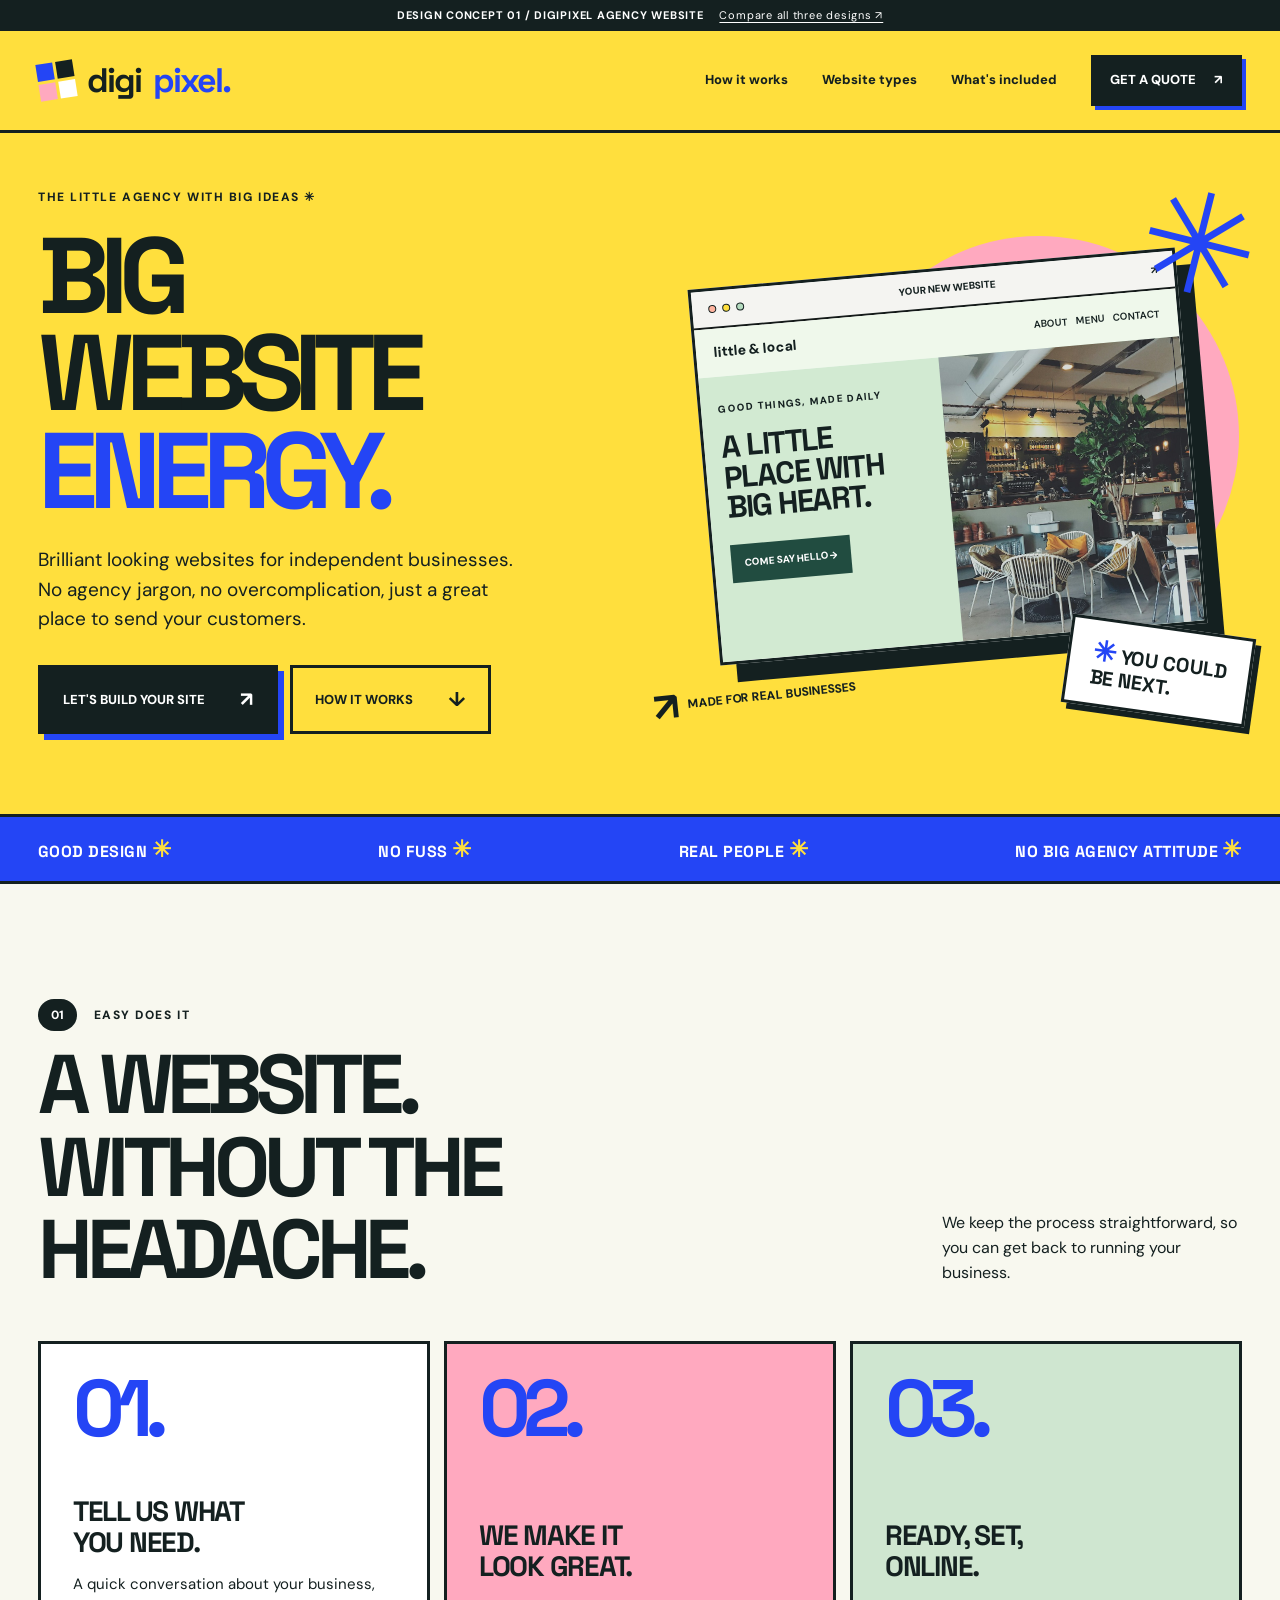
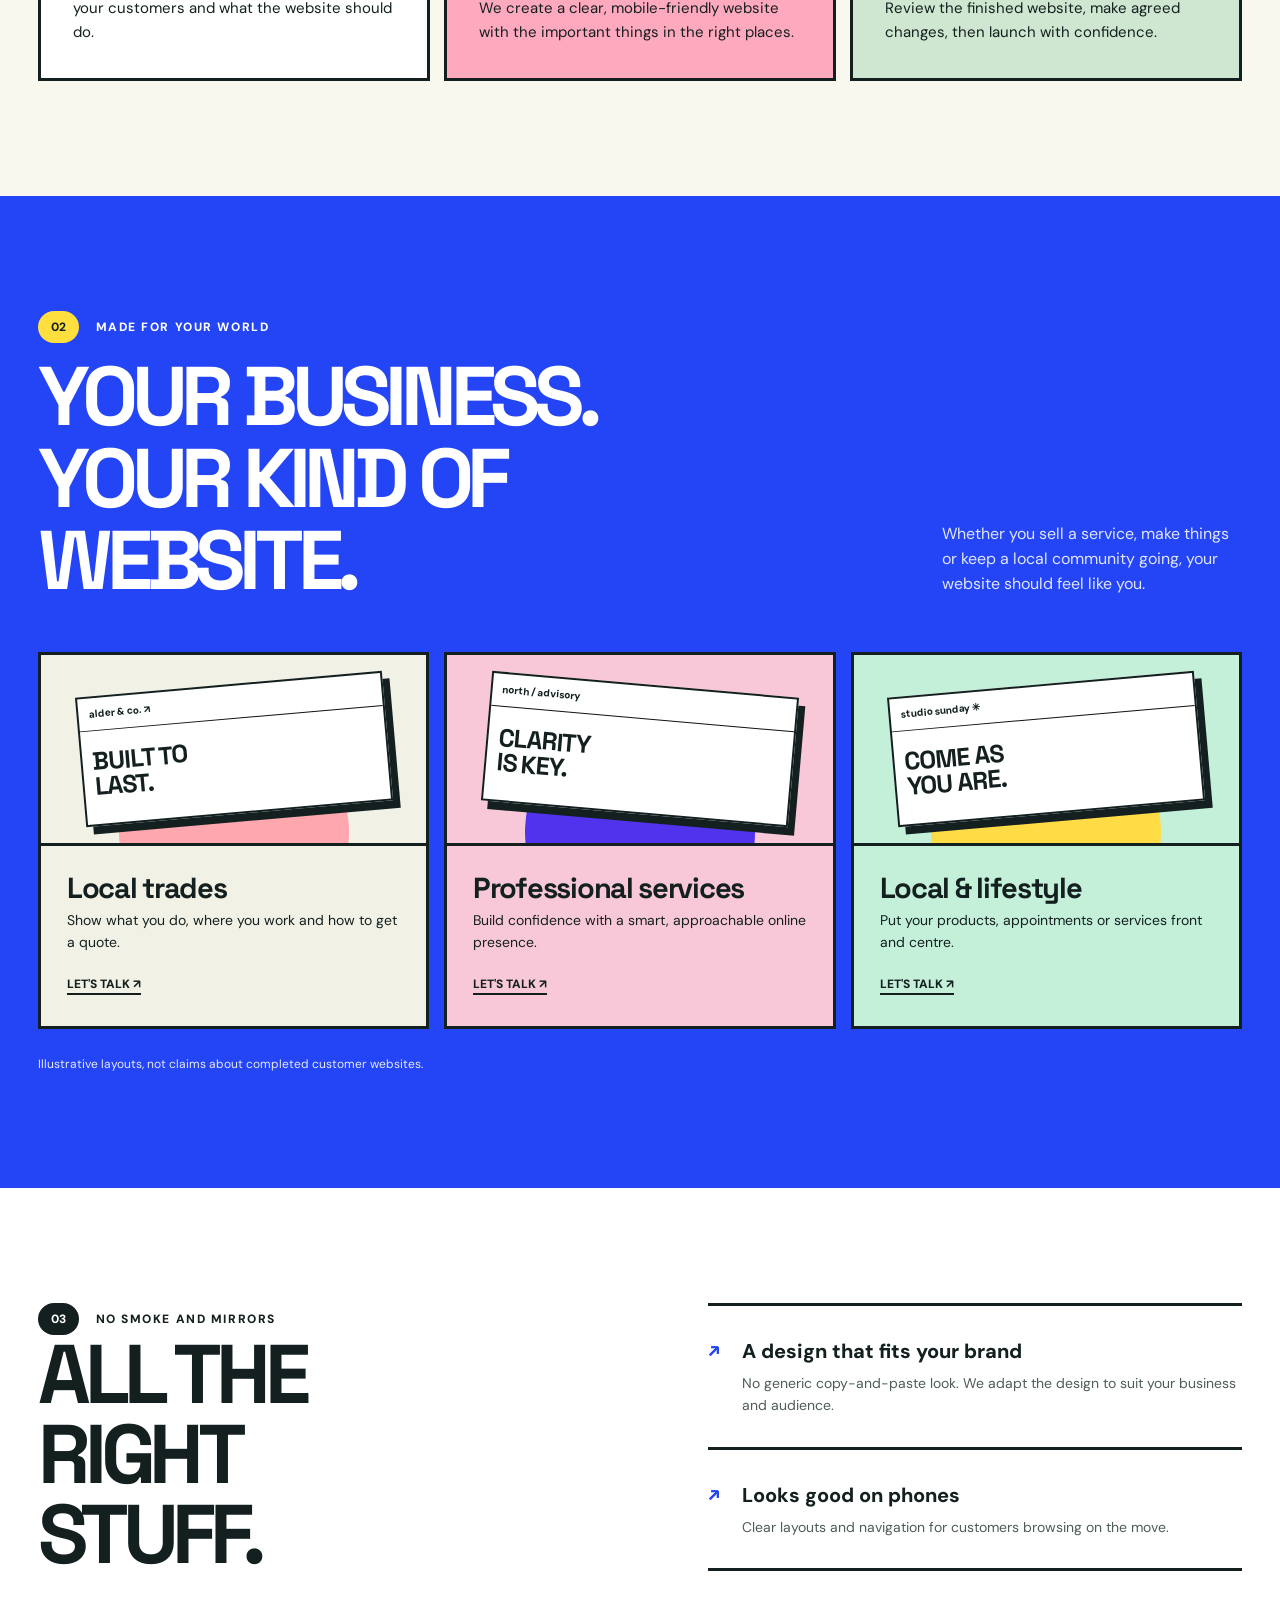
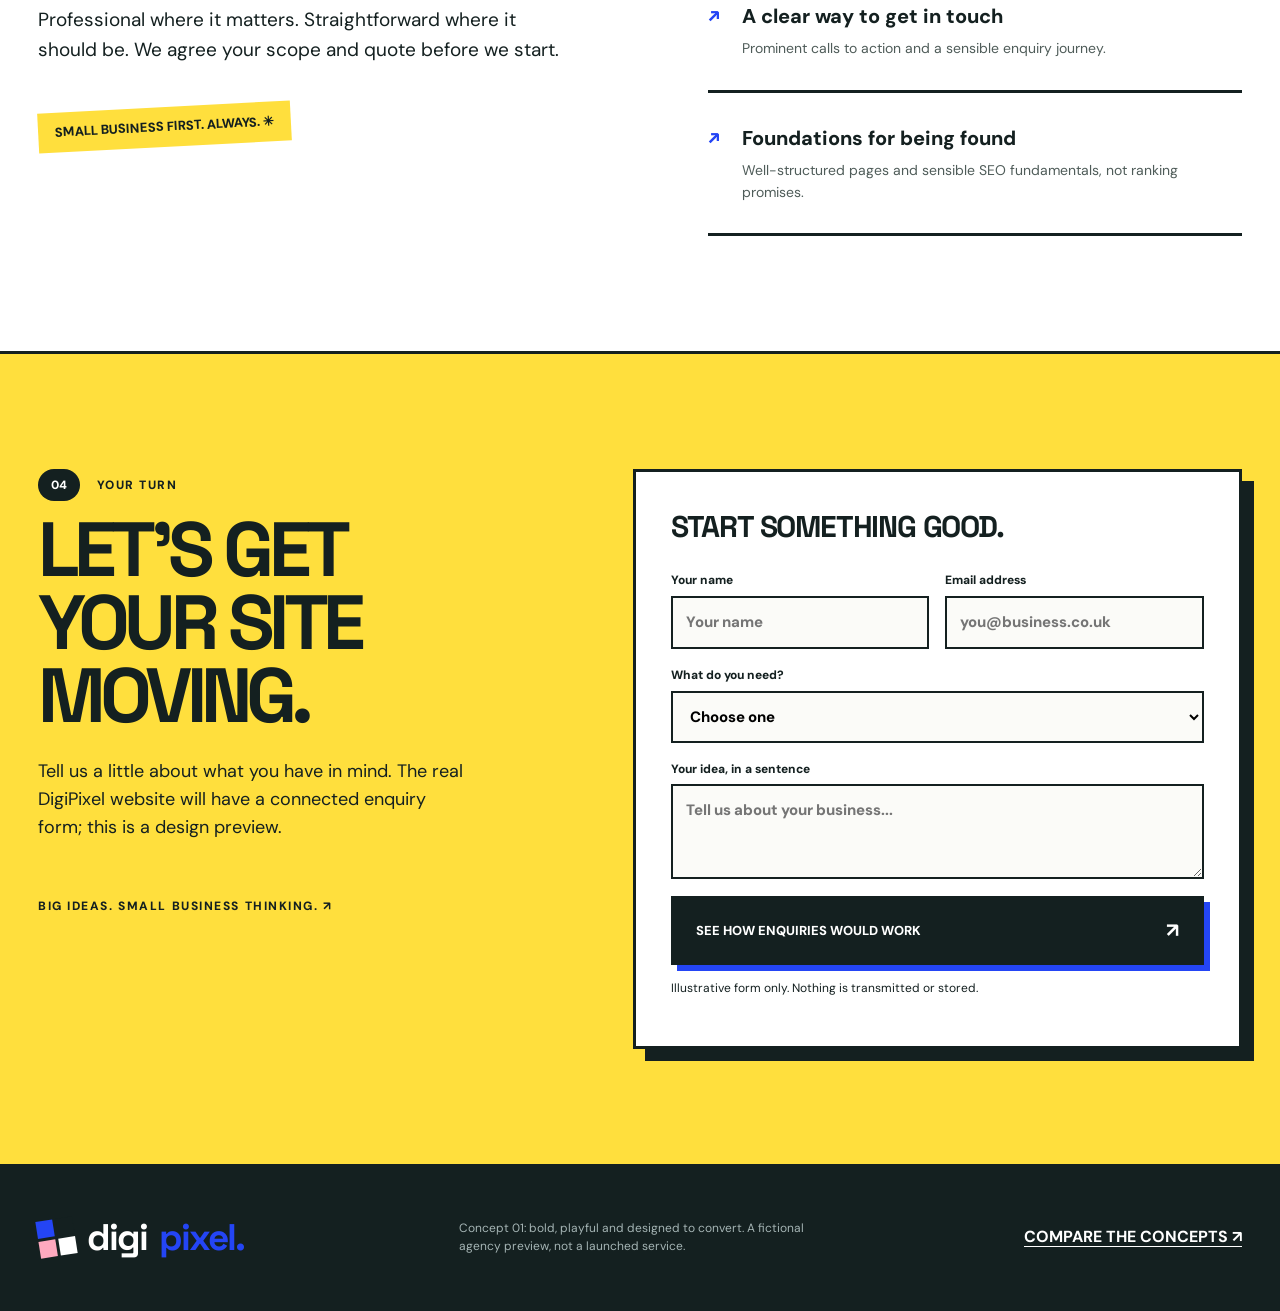
==== docs/bold/index.html @ f267e2d7 "Build three distinct DigiPixel agency website concepts" ====
<!doctype html>
<html lang="en-GB">
<head>
<meta charset="UTF-8"><meta name="viewport" content="width=device-width,initial-scale=1">
<meta name="robots" content="noindex,nofollow,noarchive">
<meta name="theme-color" content="#ffdf3d">
<meta name="description" content="Bold, colourful DigiPixel agency website concept. Affordable, professional websites for small UK businesses.">
<title>DigiPixel — Big website energy. / Concept 01</title>
<link rel="preconnect" href="https://fonts.googleapis.com"><link rel="preconnect" href="https://fonts.gstatic.com" crossorigin>
<link href="https://fonts.googleapis.com/css2?family=DM+Sans:wght@400;500;600;700;800&family=Space+Grotesk:wght@400;500;600;700&display=swap" rel="stylesheet">
<style>
:root{--blue:#2445f5;--black:#142020;--yellow:#ffdf3d;--off:#f7f7ee;--pink:#ffa9bf;--line:3px solid var(--black)}
*{box-sizing:border-box}html{scroll-behavior:smooth}body{margin:0;background:var(--off);color:var(--black);font:16px/1.55 "DM Sans",sans-serif}a{color:inherit;text-decoration:none}button,input,select,textarea{font:inherit}button{cursor:pointer}img{max-width:100%;display:block}::selection{background:var(--pink)}:focus-visible{outline:3px solid var(--blue);outline-offset:5px}.skip{position:absolute;top:-70px;left:10px;background:#fff;padding:10px;z-index:500}.skip:focus{top:10px}.wrap{width:min(1240px,calc(100% - 76px));margin:0 auto}
.demo{background:var(--black);color:#fff;padding:7px 22px;font-size:11px;text-align:center;letter-spacing:.07em}.demo a{text-decoration:underline;text-underline-offset:3px;margin-left:12px}.header{background:var(--yellow);border-bottom:var(--line);position:relative;z-index:15}.header-inner{display:flex;align-items:center;justify-content:space-between;gap:25px;min-height:99px}.logo{display:flex;align-items:center;gap:12px;font-family:"Space Grotesk",sans-serif;font-size:34px;font-weight:700;letter-spacing:-2px;line-height:1}.logo .pix{width:37px;height:37px;display:grid;grid-template-columns:repeat(2,1fr);grid-template-rows:repeat(2,1fr);gap:3px;transform:rotate(-9deg)}.pix b{background:var(--blue)}.pix b:nth-child(2){background:var(--black)}.pix b:nth-child(3){background:var(--pink)}.pix b:nth-child(4){background:white}.logo .dot{color:var(--blue)}.nav{display:flex;align-items:center;gap:34px;font-size:13px;font-weight:800}.nav a:not(.nav-cta):hover{text-decoration:underline;text-decoration-thickness:2px;text-underline-offset:6px}.nav-cta{display:inline-flex;align-items:center;gap:18px;background:var(--black);color:#fff;padding:15px 19px;box-shadow:4px 4px 0 var(--blue)}.nav-cta:hover{transform:translate(-2px,-2px);box-shadow:6px 6px 0 var(--blue)}.menu-toggle{display:none;border:2px solid currentColor;background:transparent;padding:9px 12px;font-weight:800}
.eyebrow{font-weight:800;text-transform:uppercase;letter-spacing:.13em;font-size:12px}.hero{background:var(--yellow);border-bottom:var(--line);overflow:hidden}.hero-grid{min-height:675px;display:grid;grid-template-columns:1.06fr .94fr;gap:35px;align-items:center;padding:55px 0 80px}.hero h1{font:700 clamp(70px,8.4vw,126px)/.91 "Space Grotesk",sans-serif;letter-spacing:-.085em;margin:20px 0 25px;max-width:820px}.hero h1 span{color:var(--blue)}.hero .lead{font-size:19px;line-height:1.55;max-width:500px;margin:0 0 32px}.actions{display:flex;flex-wrap:wrap;gap:12px}.btn{display:inline-flex;align-items:center;justify-content:space-between;gap:35px;padding:16px 22px;min-height:59px;border:3px solid var(--black);font-size:13px;font-weight:800;transition:transform .2s,box-shadow .2s}.btn.dark{background:var(--black);color:#fff;box-shadow:6px 6px 0 var(--blue)}.btn.light{background:transparent}.btn.dark:hover{transform:translate(-2px,-2px);box-shadow:8px 8px 0 var(--blue)}.btn.light:hover{background:#fff}.btn .arrow{font-size:20px}.hero-art{height:535px;position:relative;isolation:isolate}.hero-art:before{content:"";position:absolute;width:400px;height:400px;border-radius:50%;background:var(--pink);top:42px;right:3px;z-index:-1}.hero-art:after{content:"✳";position:absolute;font-size:140px;line-height:1;top:-18px;right:-15px;color:var(--blue);transform:rotate(14deg);z-index:2}.browser{background:white;border:3px solid var(--black);box-shadow:16px 18px 0 var(--black);overflow:hidden}.hero-browser{position:absolute;top:74px;left:10px;width:89%;transform:rotate(-5deg)}.browser-bar{height:38px;display:flex;align-items:center;justify-content:space-between;padding:0 16px;background:#f4f4f1;border-bottom:2px solid #141a19;font-size:10px;font-weight:800}.browser-dots{display:flex;gap:6px}.browser-dots i{width:8px;height:8px;border:1.5px solid #142020;border-radius:50%;background:#ffb49f}.browser-dots i:nth-child(2){background:#ffdf3d}.browser-dots i:nth-child(3){background:#b4dbbf}.mock-navbar{display:flex;justify-content:space-between;align-items:center;padding:13px 18px;background:#eff8eb;font-size:14px;font-weight:800}.mock-navbar span{font-size:10px;font-weight:600}.mock-hero{display:grid;grid-template-columns:1fr 1fr;min-height:285px;background:#d2ead2}.mock-hero-text{padding:25px 17px}.mock-hero-text small{display:block;font-size:10px;font-weight:800;letter-spacing:.13em;margin-bottom:15px}.mock-hero-text strong{display:block;font:700 31px/.98 "Space Grotesk",sans-serif;letter-spacing:-1.5px}.mock-hero-text em{display:inline-block;background:#214c40;color:#fff;font-style:normal;font-size:10px;font-weight:800;padding:11px 13px;margin-top:23px}.mock-hero img{width:100%;height:100%;min-height:285px;object-fit:cover}.floating{position:absolute;background:#fff;border:3px solid var(--black);box-shadow:6px 6px 0 var(--black);transform:rotate(8deg);bottom:14px;right:-9px;padding:15px 22px;font:700 20px/1.1 "Space Grotesk",sans-serif;z-index:3}.floating .spark{color:var(--blue);font-size:28px}.hero-scribble{position:absolute;bottom:1px;left:-40px;display:flex;align-items:center;gap:9px;font-weight:800;font-size:12px;transform:rotate(-6deg)}.hero-scribble span{font-size:40px}
.ticker{background:var(--blue);color:#fff;border-bottom:var(--line);overflow:hidden;padding:17px 0}.ticker-inner{display:flex;justify-content:space-between;align-items:center;gap:40px;font:700 16px "Space Grotesk",sans-serif;letter-spacing:.03em}.ticker-inner span{white-space:nowrap}.ticker-inner b{font-size:23px;color:var(--yellow)}
section{scroll-margin-top:20px}.section{padding:115px 0}.section-head{display:flex;justify-content:space-between;align-items:end;gap:30px;margin-bottom:50px}.section-head h2{font:700 clamp(48px,6.5vw,92px)/.99 "Space Grotesk",sans-serif;letter-spacing:-.075em;margin:12px 0 0;max-width:760px}.section-head p{font-size:16px;max-width:300px;margin:0 0 5px}.number{display:inline-block;border-radius:100px;background:var(--black);color:#fff;font:800 12px "DM Sans",sans-serif;padding:8px 13px;margin-right:12px;letter-spacing:0}
.steps{background:#f8f8ef}.step-grid{display:grid;grid-template-columns:repeat(3,1fr);gap:14px}.step{border:var(--line);background:#fff;padding:30px 32px 34px;min-height:340px;display:flex;flex-direction:column}.step:nth-child(2){background:var(--pink)}.step:nth-child(3){background:#cfe6d0}.step .n{font:700 80px/.85 "Space Grotesk",sans-serif;letter-spacing:-.1em;color:var(--blue)}.step h3{font:700 28px/1.1 "Space Grotesk",sans-serif;letter-spacing:-.045em;margin:auto 0 14px}.step p{margin:0;font-size:15px;line-height:1.6}
.websites{background:var(--blue);color:#fff}.websites .section-head p{color:#e0e5ff}.websites .number{background:var(--yellow);color:var(--black)}.type-grid{display:grid;grid-template-columns:repeat(3,1fr);gap:15px}.type{min-height:360px;display:flex;flex-direction:column;background:#f1f1e5;color:var(--black);border:3px solid var(--black);overflow:hidden}.type:nth-child(2){background:#f9c8d8}.type:nth-child(3){background:#c4f0da}.type-visual{height:188px;display:flex;align-items:center;justify-content:center;position:relative;overflow:hidden}.type-visual .oval{border-radius:200px;height:230px;width:230px;position:absolute;bottom:-104px;transform:rotate(-18deg);background:#ffa7ae}.type:nth-child(2) .oval{background:#5133ee;transform:rotate(25deg)}.type:nth-child(3) .oval{background:#ffdc45}.mini-site{width:80%;background:white;border:2px solid var(--black);box-shadow:7px 8px 0 #142020;transform:rotate(-5deg);position:relative;z-index:1;overflow:hidden}.type:nth-child(2) .mini-site{transform:rotate(5deg)}.mini-site div{padding:8px 10px;border-bottom:1.5px solid #111;font-size:10px;font-weight:800}.mini-site strong{display:block;font:700 25px/1 "Space Grotesk",sans-serif;letter-spacing:-1px;padding:18px 10px 25px}.type-info{padding:26px 26px 30px;border-top:3px solid var(--black);margin-top:auto}.type h3{font:700 29px/1.1 "Space Grotesk",sans-serif;letter-spacing:-.045em;margin:0 0 7px}.type p{margin:0;font-size:14px}.type .type-link{display:inline-block;border-bottom:2px solid currentColor;font-weight:800;font-size:12px;margin-top:21px}
.promise{background:#fff}.promise-grid{display:grid;grid-template-columns:1.05fr .95fr;gap:80px;align-items:start}.promise h2{font:700 clamp(54px,6.5vw,92px)/.96 "Space Grotesk",sans-serif;letter-spacing:-.075em;margin:0 0 30px}.promise .side-note{font-size:19px;max-width:530px;line-height:1.6}.promise-list{border-top:var(--line)}.promise-item{display:flex;gap:22px;align-items:start;padding:30px 0;border-bottom:var(--line)}.promise-item span{font:700 20px "Space Grotesk",sans-serif;color:var(--blue)}.promise-item h3{font-size:20px;margin:0 0 6px;font-weight:800}.promise-item p{margin:0;font-size:14px;color:#4f5c59}.promise-note{display:inline-block;background:var(--yellow);padding:10px 17px;transform:rotate(-3deg);font-weight:800;font-size:13px;margin-top:22px}
.contact{background:var(--yellow);border-top:var(--line)}.contact-grid{display:grid;grid-template-columns:.9fr 1.1fr;gap:8%;align-items:start}.contact h2{font:700 clamp(58px,6vw,91px)/.95 "Space Grotesk",sans-serif;letter-spacing:-.075em;margin:12px 0 26px}.contact .contact-copy{font-size:18px;max-width:430px}.contact-card{background:#fff;border:var(--line);box-shadow:12px 12px 0 var(--black);padding:35px}.contact-card h3{font:700 30px "Space Grotesk",sans-serif;letter-spacing:-.04em;margin:0 0 25px}.fields{display:grid;grid-template-columns:1fr 1fr;gap:16px}.contact-card label{display:flex;flex-direction:column;gap:6px;font-size:12px;font-weight:800;margin-bottom:17px}.contact-card input,.contact-card select,.contact-card textarea{width:100%;border:2px solid var(--black);border-radius:0;padding:13px;background:#fbfbf8;min-width:0;font-size:15px}.contact-card textarea{min-height:95px;resize:vertical}.contact-card button{width:100%;text-align:left}.note{font-size:12px;line-height:1.6;margin-top:14px}.notice{background:#e5f2ea;border:2px solid var(--black);font-size:13px;padding:12px 14px;margin-top:16px;font-weight:700}
.footer{background:var(--black);color:white}.footer-inner{padding:55px 0;display:flex;justify-content:space-between;align-items:center;gap:30px}.footer .logo{font-size:37px}.footer .tag{font-size:12px;color:#a5b4b4;max-width:350px}.footer a:not(.logo){text-decoration:underline;text-underline-offset:4px;font-weight:700}
@media(max-width:1050px){.wrap{width:calc(100% - 50px)}.hero-grid{grid-template-columns:1fr 1fr}.hero h1{font-size:clamp(62px,8vw,88px)}.hero-art{height:430px}.mock-hero{min-height:240px}.mock-hero img{min-height:240px}.promise-grid{gap:45px}}
@media(max-width:780px){.header-inner{min-height:78px}.logo{font-size:27px}.nav{display:none;position:absolute;top:100%;left:0;right:0;background:var(--yellow);border-bottom:var(--line);padding:22px 26px;flex-direction:column;align-items:stretch;gap:18px}.nav.open{display:flex}.menu-toggle{display:block}.hero-grid{grid-template-columns:1fr;padding:62px 0 85px;gap:25px}.hero h1{font-size:clamp(68px,12vw,120px)}.hero-art{height:480px;max-width:560px}.section{padding:85px 0}.section-head{flex-direction:column;align-items:start}.section-head p{max-width:550px}.step-grid,.type-grid{grid-template-columns:repeat(2,1fr)}.step-grid .step:last-child,.type-grid .type:last-child{grid-column:span 2}.promise-grid,.contact-grid{grid-template-columns:1fr}.ticker-inner span:last-child{display:none}}
@media(max-width:520px){.wrap{width:calc(100% - 34px)}.demo{font-size:10px;line-height:1.4}.demo a{display:block;margin:1px 0 0}.header-inner{min-height:74px}.logo{font-size:26px;gap:8px}.logo .pix{height:29px;width:29px}.hero-grid{padding:50px 0 57px}.hero h1{font-size:clamp(58px,14vw,77px);margin:17px 0}.hero .lead{font-size:16px}.hero-art{height:335px;margin-top:12px}.hero-art:before{width:265px;height:265px}.hero-art:after{font-size:75px}.hero-browser{left:8px;top:35px;width:87%;box-shadow:8px 9px 0 var(--black)}.mock-hero{min-height:168px}.mock-hero img{min-height:168px}.mock-hero-text{padding:12px}.mock-hero-text strong{font-size:21px}.mock-hero-text em{font-size:8px;padding:7px;margin-top:10px}.floating{bottom:7px;right:0;font-size:13px;padding:10px 13px}.hero-scribble{bottom:-8px;left:0;font-size:9px}.ticker-inner{font-size:12px;gap:12px}.ticker-inner span:nth-child(3){display:none}.section{padding:67px 0}.section-head h2{font-size:clamp(46px,12vw,75px)}.step-grid,.type-grid{grid-template-columns:1fr}.step-grid .step:last-child,.type-grid .type:last-child{grid-column:span 1}.step{min-height:250px}.step .n{font-size:64px}.promise h2,.contact h2{font-size:clamp(49px,12vw,69px)}.contact-card{padding:21px;box-shadow:6px 6px 0 var(--black)}.fields{grid-template-columns:1fr;gap:0}.footer-inner{align-items:start;flex-direction:column}.btn{gap:16px;min-height:54px}.actions .btn{width:100%}}
@media(prefers-reduced-motion:reduce){html{scroll-behavior:auto}*,*:before,*:after{transition:none!important;animation:none!important}}
</style>
</head>
<body>
<a class="skip" href="#main">Skip to content</a>
<div class="demo"><strong>DESIGN CONCEPT 01 / DIGIPIXEL AGENCY WEBSITE</strong> <a href="../">Compare all three designs ↗</a></div>
<header class="header"><div class="wrap header-inner">
<a href="#top" class="logo" aria-label="DigiPixel home"><span class="pix" aria-hidden="true"><b></b><b></b><b></b><b></b></span>digi<span class="dot">pixel.</span></a>
<button class="menu-toggle" aria-controls="nav" aria-expanded="false" type="button">☰ Menu</button>
<nav class="nav" id="nav" aria-label="Primary navigation"><a href="#how">How it works</a><a href="#websites">Website types</a><a href="#included">What's included</a><a class="nav-cta" href="#contact">GET A QUOTE <span>↗</span></a></nav>
</div></header>
<main id="main">
<section class="hero" id="top"><div class="wrap hero-grid">
<div><div class="eyebrow">THE LITTLE AGENCY WITH BIG IDEAS ✳</div>
<h1>BIG<br>WEBSITE<br><span>ENERGY.</span></h1>
<p class="lead">Brilliant looking websites for independent businesses. No agency jargon, no overcomplication, just a great place to send your customers.</p>
<div class="actions"><a href="#contact" class="btn dark">LET'S BUILD YOUR SITE <span class="arrow">↗</span></a><a href="#how" class="btn light">HOW IT WORKS <span class="arrow">↓</span></a></div>
</div>
<div class="hero-art" aria-label="Illustrative browser design mockup">
 <div class="browser hero-browser"><div class="browser-bar"><span class="browser-dots"><i></i><i></i><i></i></span><span>YOUR NEW WEBSITE</span><span>↗</span></div>
 <div class="mock-navbar">little & local<span>ABOUT&nbsp; &nbsp; MENU&nbsp; &nbsp; CONTACT</span></div>
 <div class="mock-hero"><div class="mock-hero-text"><small>GOOD THINGS, MADE DAILY</small><strong>A LITTLE<br>PLACE WITH<br>BIG HEART.</strong><em>COME SAY HELLO →</em></div><img src="./assets/shop.jpg" alt="Illustrative small business café interior"></div></div>
 <div class="floating"><span class="spark">✳</span> YOU COULD<br>BE NEXT.</div>
 <div class="hero-scribble"><span>↗</span> MADE FOR REAL BUSINESSES</div>
</div>
</div></section>
<div class="ticker" aria-label="DigiPixel benefits"><div class="wrap ticker-inner"><span>GOOD DESIGN <b>✳</b></span><span>NO FUSS <b>✳</b></span><span>REAL PEOPLE <b>✳</b></span><span>NO BIG AGENCY ATTITUDE <b>✳</b></span></div></div>
<section id="how" class="section steps"><div class="wrap"><div class="section-head"><div><div class="eyebrow"><span class="number">01</span> EASY DOES IT</div><h2>A WEBSITE.<br>WITHOUT THE<br>HEADACHE.</h2></div><p>We keep the process straightforward, so you can get back to running your business.</p></div>
<div class="step-grid">
<article class="step"><div class="n">01.</div><h3>TELL US WHAT<br>YOU NEED.</h3><p>A quick conversation about your business, your customers and what the website should do.</p></article>
<article class="step"><div class="n">02.</div><h3>WE MAKE IT<br>LOOK GREAT.</h3><p>We create a clear, mobile-friendly website with the important things in the right places.</p></article>
<article class="step"><div class="n">03.</div><h3>READY, SET,<br>ONLINE.</h3><p>Review the finished website, make agreed changes, then launch with confidence.</p></article>
</div></div></section>
<section id="websites" class="section websites"><div class="wrap"><div class="section-head"><div><div class="eyebrow"><span class="number">02</span> MADE FOR YOUR WORLD</div><h2>YOUR BUSINESS.<br>YOUR KIND OF<br>WEBSITE.</h2></div><p>Whether you sell a service, make things or keep a local community going, your website should feel like you.</p></div>
<div class="type-grid">
<article class="type"><div class="type-visual"><div class="oval"></div><div class="mini-site"><div>alder & co. ↗</div><strong>BUILT TO<br>LAST.</strong></div></div><div class="type-info"><h3>Local trades</h3><p>Show what you do, where you work and how to get a quote.</p><a href="#contact" class="type-link">LET'S TALK ↗</a></div></article>
<article class="type"><div class="type-visual"><div class="oval"></div><div class="mini-site"><div>north / advisory</div><strong>CLARITY<br>IS KEY.</strong></div></div><div class="type-info"><h3>Professional services</h3><p>Build confidence with a smart, approachable online presence.</p><a href="#contact" class="type-link">LET'S TALK ↗</a></div></article>
<article class="type"><div class="type-visual"><div class="oval"></div><div class="mini-site"><div>studio sunday ✳</div><strong>COME AS<br>YOU ARE.</strong></div></div><div class="type-info"><h3>Local & lifestyle</h3><p>Put your products, appointments or services front and centre.</p><a href="#contact" class="type-link">LET'S TALK ↗</a></div></article>
</div><p style="font-size:12px;color:#e6e8ff;margin:26px 0 0">Illustrative layouts, not claims about completed customer websites.</p></div></section>
<section id="included" class="section promise"><div class="wrap promise-grid"><div><div class="eyebrow"><span class="number">03</span> NO SMOKE AND MIRRORS</div><h2>ALL THE<br>RIGHT<br>STUFF.</h2><p class="side-note">Professional where it matters. Straightforward where it should be. We agree your scope and quote before we start.</p><div class="promise-note">SMALL BUSINESS FIRST. ALWAYS. ✳</div></div>
<div class="promise-list">
<div class="promise-item"><span>↗</span><div><h3>A design that fits your brand</h3><p>No generic copy-and-paste look. We adapt the design to suit your business and audience.</p></div></div>
<div class="promise-item"><span>↗</span><div><h3>Looks good on phones</h3><p>Clear layouts and navigation for customers browsing on the move.</p></div></div>
<div class="promise-item"><span>↗</span><div><h3>A clear way to get in touch</h3><p>Prominent calls to action and a sensible enquiry journey.</p></div></div>
<div class="promise-item"><span>↗</span><div><h3>Foundations for being found</h3><p>Well-structured pages and sensible SEO fundamentals, not ranking promises.</p></div></div>
</div></div></section>
<section id="contact" class="section contact"><div class="wrap contact-grid"><div><div class="eyebrow"><span class="number">04</span> YOUR TURN</div><h2>LET'S GET<br>YOUR SITE<br>MOVING.</h2><p class="contact-copy">Tell us a little about what you have in mind. The real DigiPixel website will have a connected enquiry form; this is a design preview.</p><p class="eyebrow" style="margin-top:55px">BIG IDEAS. SMALL BUSINESS THINKING. ↗</p></div>
<form class="contact-card" id="demo-form" novalidate><h3>START SOMETHING GOOD.</h3><div class="fields"><label>Your name<input name="name" autocomplete="name" required placeholder="Your name"></label><label>Email address<input name="email" type="email" autocomplete="email" required placeholder="you@business.co.uk"></label></div><label>What do you need?<select name="site" required><option value="">Choose one</option><option>My first website</option><option>A redesign</option><option>Not sure yet</option></select></label><label>Your idea, in a sentence<textarea name="message" required placeholder="Tell us about your business..."></textarea></label>
<button class="btn dark" type="submit">SEE HOW ENQUIRIES WOULD WORK <span class="arrow">↗</span></button><p class="note">Illustrative form only. Nothing is transmitted or stored.</p><div class="notice" role="status" aria-live="polite" hidden id="demo-result"></div></form>
</div></section>
</main>
<footer class="footer"><div class="wrap footer-inner"><a href="#top" class="logo"><span class="pix" aria-hidden="true"><b></b><b></b><b></b><b></b></span>digi<span class="dot">pixel.</span></a><span class="tag">Concept 01: bold, playful and designed to convert. A fictional agency preview, not a launched service.</span><a href="../">COMPARE THE CONCEPTS ↗</a></div></footer>
<script>
(()=>{const t=document.querySelector('.menu-toggle'),n=document.querySelector('#nav');t.addEventListener('click',()=>{const open=t.getAttribute('aria-expanded')!=='true';t.setAttribute('aria-expanded',String(open));n.classList.toggle('open',open)});n.querySelectorAll('a').forEach(a=>a.addEventListener('click',()=>{n.classList.remove('open');t.setAttribute('aria-expanded','false')}));document.addEventListener('keydown',e=>{if(e.key==='Escape'){n.classList.remove('open');t.setAttribute('aria-expanded','false')}});const f=document.querySelector('#demo-form'),result=document.querySelector('#demo-result');f.addEventListener('submit',e=>{e.preventDefault();let invalid=[...f.querySelectorAll('[required]')].find(x=>!x.checkValidity());if(invalid){result.hidden=false;result.textContent='Please complete the highlighted fields to preview the confirmation.';invalid.focus();return;}result.hidden=false;result.textContent='This is where a real DigiPixel enquiry confirmation would appear. The preview did not send, store or record anything.';f.reset()})})();
</script>
</body></html>
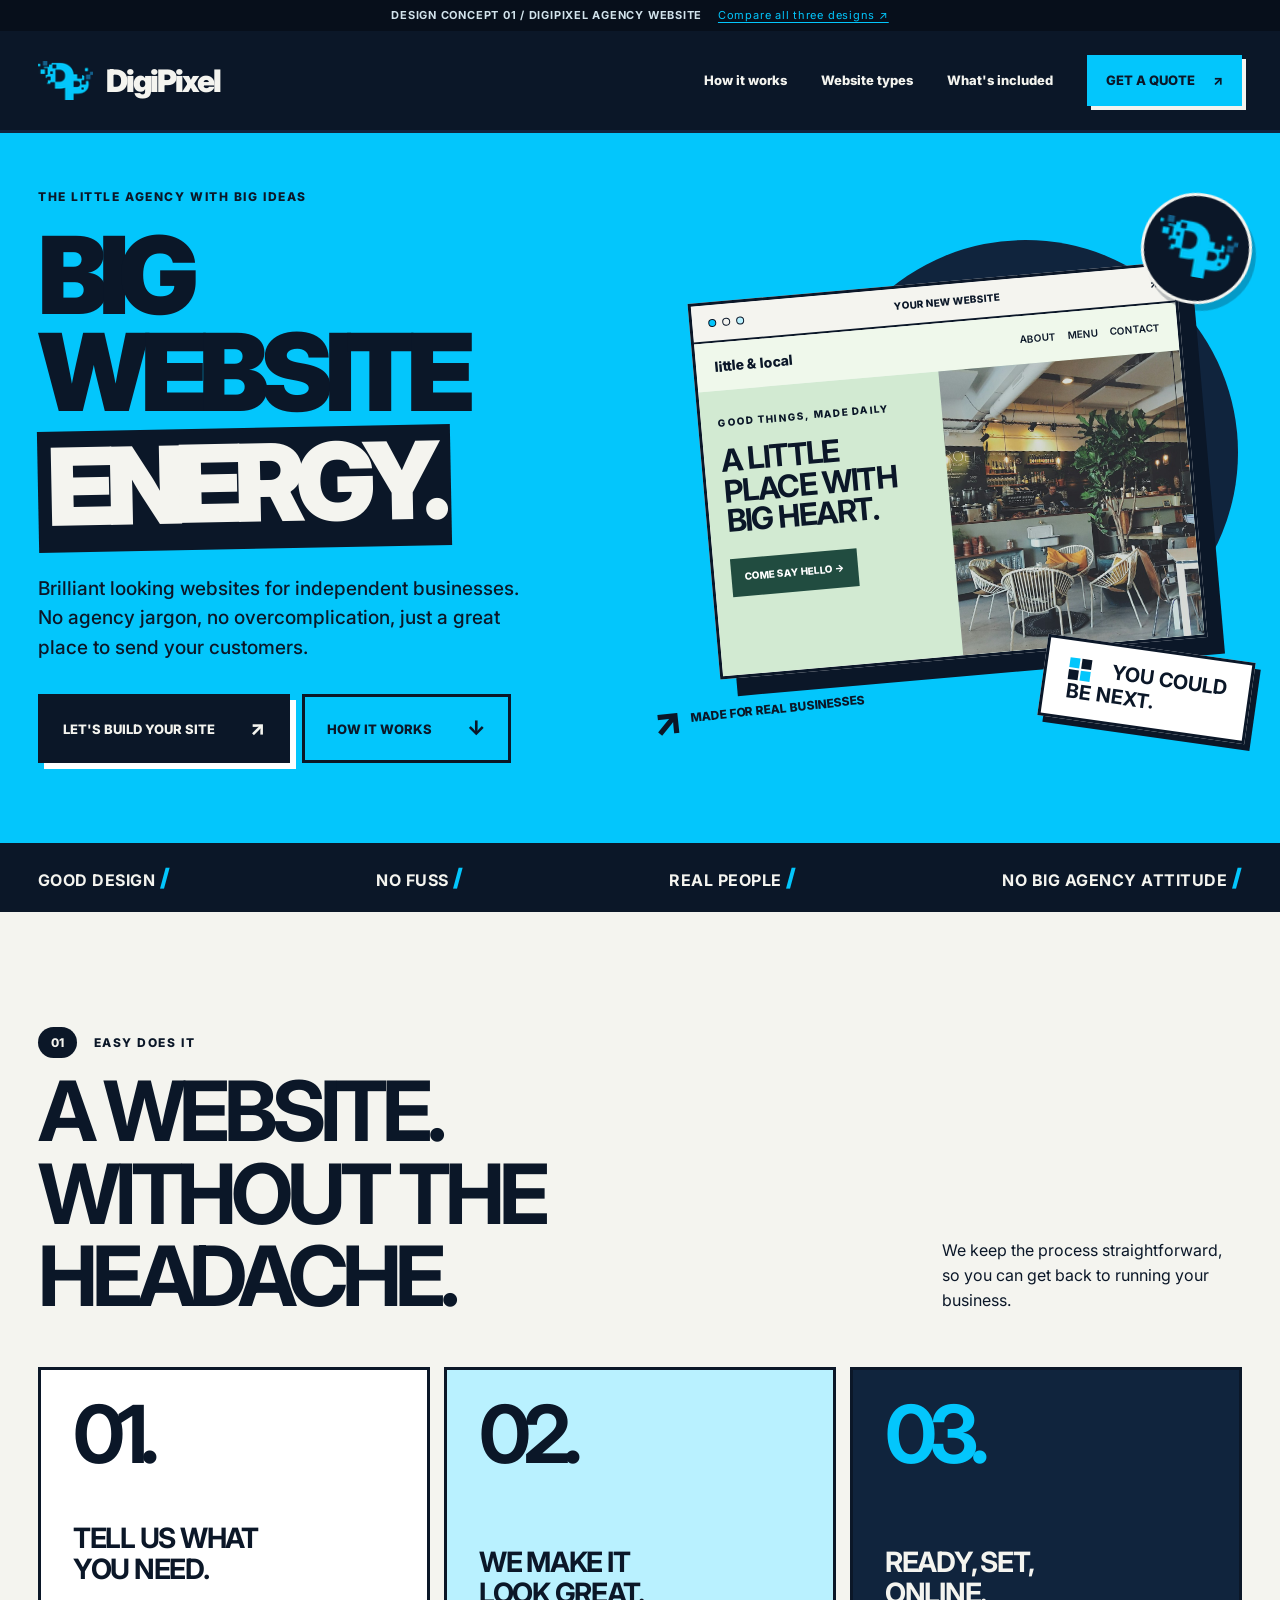
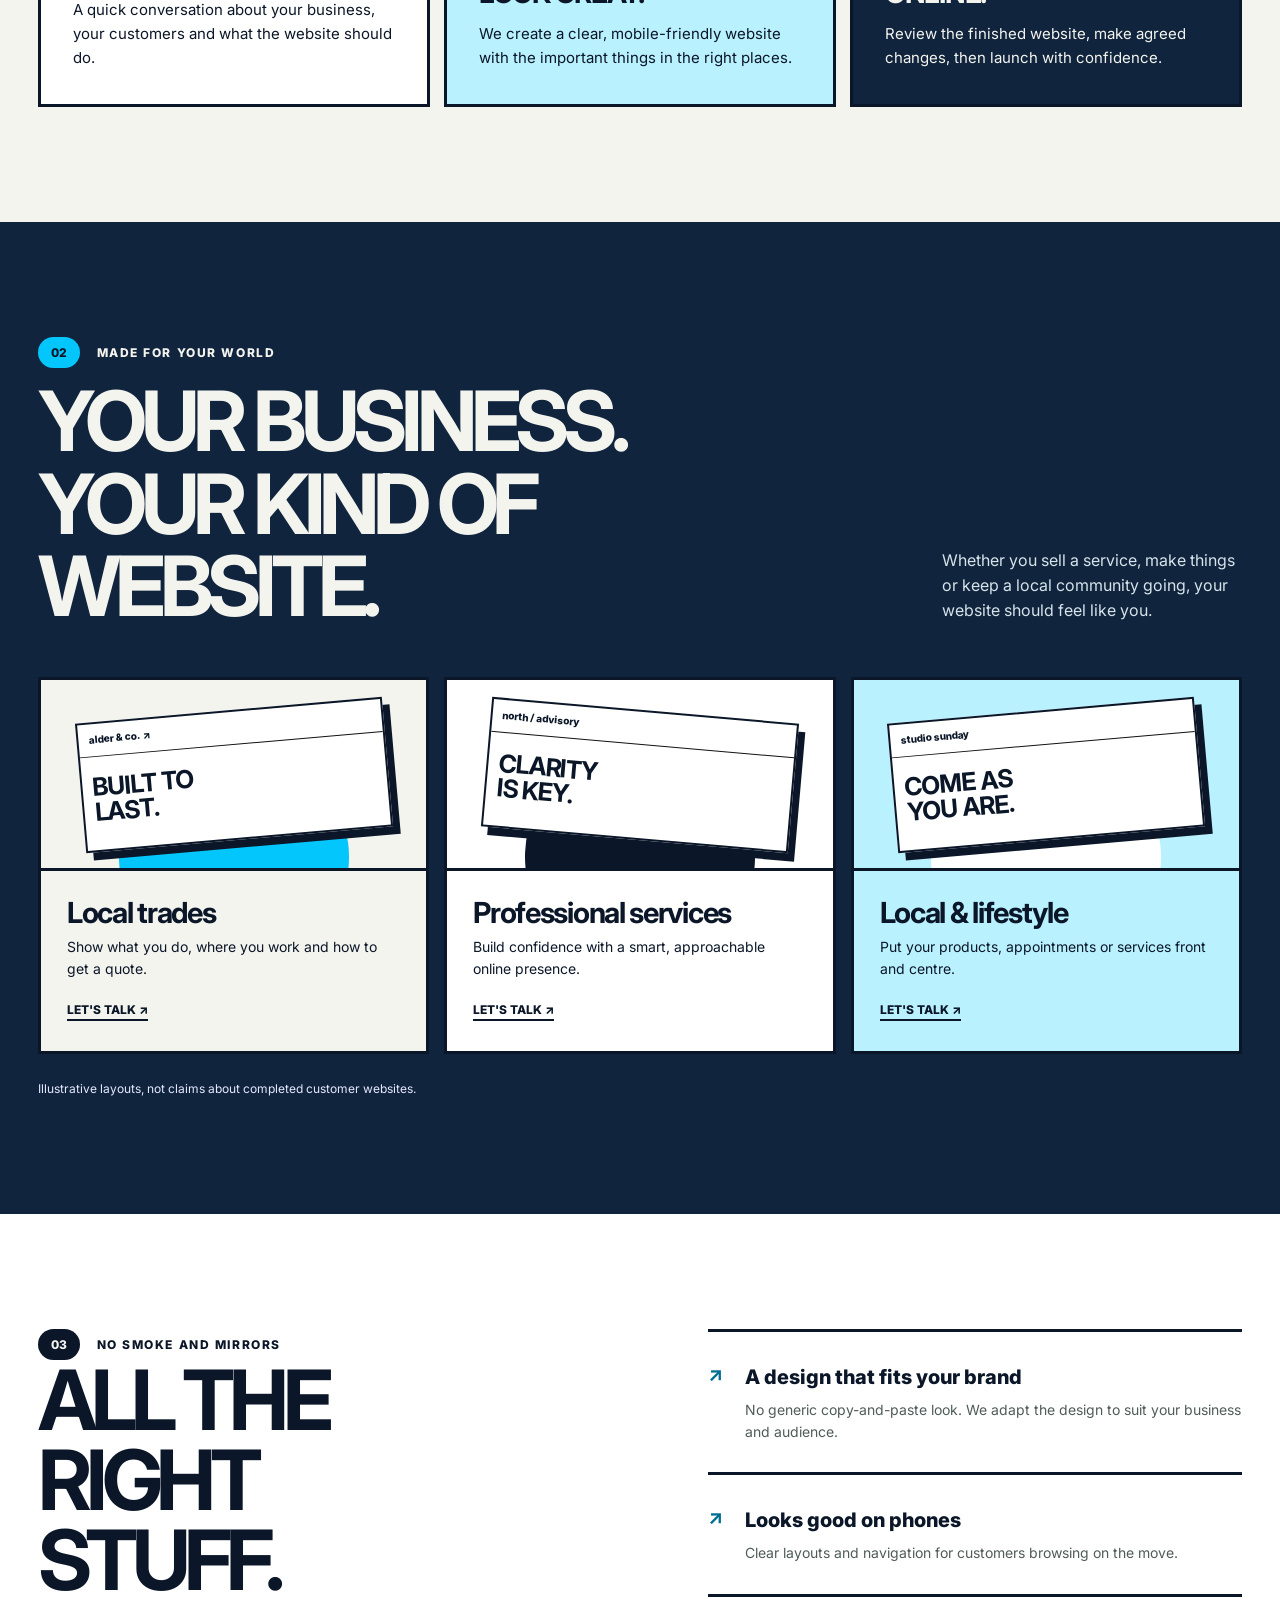
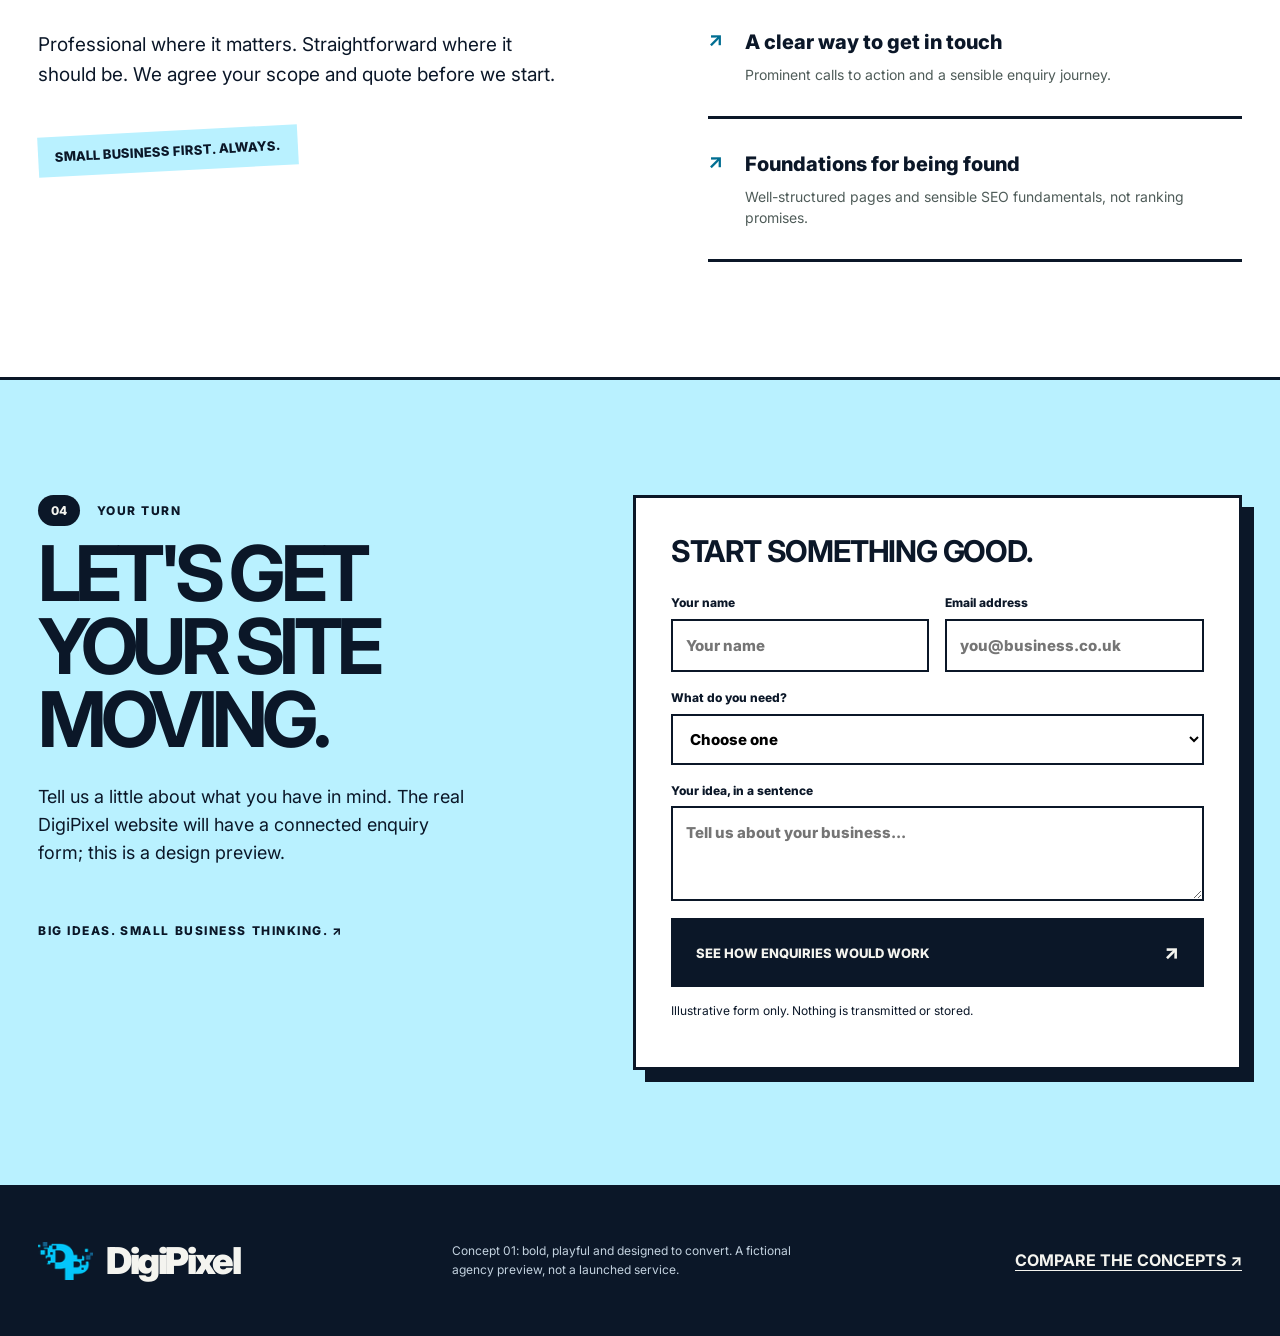
==== commit 506c88d2: "Apply DigiPixel logo, Inter and existing cyan navy brand to bold agency concept" ====
--- a/docs/bold/index.html
+++ b/docs/bold/index.html
@@ -3,40 +3,42 @@
 <head>
 <meta charset="UTF-8"><meta name="viewport" content="width=device-width,initial-scale=1">
 <meta name="robots" content="noindex,nofollow,noarchive">
-<meta name="theme-color" content="#ffdf3d">
+<meta name="theme-color" content="#0b1728">
 <meta name="description" content="Bold, colourful DigiPixel agency website concept. Affordable, professional websites for small UK businesses.">
 <title>DigiPixel — Big website energy. / Concept 01</title>
 <link rel="preconnect" href="https://fonts.googleapis.com"><link rel="preconnect" href="https://fonts.gstatic.com" crossorigin>
-<link href="https://fonts.googleapis.com/css2?family=DM+Sans:wght@400;500;600;700;800&family=Space+Grotesk:wght@400;500;600;700&display=swap" rel="stylesheet">
+<link href="https://fonts.googleapis.com/css2?family=Inter:wght@400;500;600;700;800;900&amp;display=swap" rel="stylesheet">
 <style>
-:root{--blue:#2445f5;--black:#142020;--yellow:#ffdf3d;--off:#f7f7ee;--pink:#ffa9bf;--line:3px solid var(--black)}
-*{box-sizing:border-box}html{scroll-behavior:smooth}body{margin:0;background:var(--off);color:var(--black);font:16px/1.55 "DM Sans",sans-serif}a{color:inherit;text-decoration:none}button,input,select,textarea{font:inherit}button{cursor:pointer}img{max-width:100%;display:block}::selection{background:var(--pink)}:focus-visible{outline:3px solid var(--blue);outline-offset:5px}.skip{position:absolute;top:-70px;left:10px;background:#fff;padding:10px;z-index:500}.skip:focus{top:10px}.wrap{width:min(1240px,calc(100% - 76px));margin:0 auto}
-.demo{background:var(--black);color:#fff;padding:7px 22px;font-size:11px;text-align:center;letter-spacing:.07em}.demo a{text-decoration:underline;text-underline-offset:3px;margin-left:12px}.header{background:var(--yellow);border-bottom:var(--line);position:relative;z-index:15}.header-inner{display:flex;align-items:center;justify-content:space-between;gap:25px;min-height:99px}.logo{display:flex;align-items:center;gap:12px;font-family:"Space Grotesk",sans-serif;font-size:34px;font-weight:700;letter-spacing:-2px;line-height:1}.logo .pix{width:37px;height:37px;display:grid;grid-template-columns:repeat(2,1fr);grid-template-rows:repeat(2,1fr);gap:3px;transform:rotate(-9deg)}.pix b{background:var(--blue)}.pix b:nth-child(2){background:var(--black)}.pix b:nth-child(3){background:var(--pink)}.pix b:nth-child(4){background:white}.logo .dot{color:var(--blue)}.nav{display:flex;align-items:center;gap:34px;font-size:13px;font-weight:800}.nav a:not(.nav-cta):hover{text-decoration:underline;text-decoration-thickness:2px;text-underline-offset:6px}.nav-cta{display:inline-flex;align-items:center;gap:18px;background:var(--black);color:#fff;padding:15px 19px;box-shadow:4px 4px 0 var(--blue)}.nav-cta:hover{transform:translate(-2px,-2px);box-shadow:6px 6px 0 var(--blue)}.menu-toggle{display:none;border:2px solid currentColor;background:transparent;padding:9px 12px;font-weight:800}
-.eyebrow{font-weight:800;text-transform:uppercase;letter-spacing:.13em;font-size:12px}.hero{background:var(--yellow);border-bottom:var(--line);overflow:hidden}.hero-grid{min-height:675px;display:grid;grid-template-columns:1.06fr .94fr;gap:35px;align-items:center;padding:55px 0 80px}.hero h1{font:700 clamp(70px,8.4vw,126px)/.91 "Space Grotesk",sans-serif;letter-spacing:-.085em;margin:20px 0 25px;max-width:820px}.hero h1 span{color:var(--blue)}.hero .lead{font-size:19px;line-height:1.55;max-width:500px;margin:0 0 32px}.actions{display:flex;flex-wrap:wrap;gap:12px}.btn{display:inline-flex;align-items:center;justify-content:space-between;gap:35px;padding:16px 22px;min-height:59px;border:3px solid var(--black);font-size:13px;font-weight:800;transition:transform .2s,box-shadow .2s}.btn.dark{background:var(--black);color:#fff;box-shadow:6px 6px 0 var(--blue)}.btn.light{background:transparent}.btn.dark:hover{transform:translate(-2px,-2px);box-shadow:8px 8px 0 var(--blue)}.btn.light:hover{background:#fff}.btn .arrow{font-size:20px}.hero-art{height:535px;position:relative;isolation:isolate}.hero-art:before{content:"";position:absolute;width:400px;height:400px;border-radius:50%;background:var(--pink);top:42px;right:3px;z-index:-1}.hero-art:after{content:"✳";position:absolute;font-size:140px;line-height:1;top:-18px;right:-15px;color:var(--blue);transform:rotate(14deg);z-index:2}.browser{background:white;border:3px solid var(--black);box-shadow:16px 18px 0 var(--black);overflow:hidden}.hero-browser{position:absolute;top:74px;left:10px;width:89%;transform:rotate(-5deg)}.browser-bar{height:38px;display:flex;align-items:center;justify-content:space-between;padding:0 16px;background:#f4f4f1;border-bottom:2px solid #141a19;font-size:10px;font-weight:800}.browser-dots{display:flex;gap:6px}.browser-dots i{width:8px;height:8px;border:1.5px solid #142020;border-radius:50%;background:#ffb49f}.browser-dots i:nth-child(2){background:#ffdf3d}.browser-dots i:nth-child(3){background:#b4dbbf}.mock-navbar{display:flex;justify-content:space-between;align-items:center;padding:13px 18px;background:#eff8eb;font-size:14px;font-weight:800}.mock-navbar span{font-size:10px;font-weight:600}.mock-hero{display:grid;grid-template-columns:1fr 1fr;min-height:285px;background:#d2ead2}.mock-hero-text{padding:25px 17px}.mock-hero-text small{display:block;font-size:10px;font-weight:800;letter-spacing:.13em;margin-bottom:15px}.mock-hero-text strong{display:block;font:700 31px/.98 "Space Grotesk",sans-serif;letter-spacing:-1.5px}.mock-hero-text em{display:inline-block;background:#214c40;color:#fff;font-style:normal;font-size:10px;font-weight:800;padding:11px 13px;margin-top:23px}.mock-hero img{width:100%;height:100%;min-height:285px;object-fit:cover}.floating{position:absolute;background:#fff;border:3px solid var(--black);box-shadow:6px 6px 0 var(--black);transform:rotate(8deg);bottom:14px;right:-9px;padding:15px 22px;font:700 20px/1.1 "Space Grotesk",sans-serif;z-index:3}.floating .spark{color:var(--blue);font-size:28px}.hero-scribble{position:absolute;bottom:1px;left:-40px;display:flex;align-items:center;gap:9px;font-weight:800;font-size:12px;transform:rotate(-6deg)}.hero-scribble span{font-size:40px}
-.ticker{background:var(--blue);color:#fff;border-bottom:var(--line);overflow:hidden;padding:17px 0}.ticker-inner{display:flex;justify-content:space-between;align-items:center;gap:40px;font:700 16px "Space Grotesk",sans-serif;letter-spacing:.03em}.ticker-inner span{white-space:nowrap}.ticker-inner b{font-size:23px;color:var(--yellow)}
-section{scroll-margin-top:20px}.section{padding:115px 0}.section-head{display:flex;justify-content:space-between;align-items:end;gap:30px;margin-bottom:50px}.section-head h2{font:700 clamp(48px,6.5vw,92px)/.99 "Space Grotesk",sans-serif;letter-spacing:-.075em;margin:12px 0 0;max-width:760px}.section-head p{font-size:16px;max-width:300px;margin:0 0 5px}.number{display:inline-block;border-radius:100px;background:var(--black);color:#fff;font:800 12px "DM Sans",sans-serif;padding:8px 13px;margin-right:12px;letter-spacing:0}
-.steps{background:#f8f8ef}.step-grid{display:grid;grid-template-columns:repeat(3,1fr);gap:14px}.step{border:var(--line);background:#fff;padding:30px 32px 34px;min-height:340px;display:flex;flex-direction:column}.step:nth-child(2){background:var(--pink)}.step:nth-child(3){background:#cfe6d0}.step .n{font:700 80px/.85 "Space Grotesk",sans-serif;letter-spacing:-.1em;color:var(--blue)}.step h3{font:700 28px/1.1 "Space Grotesk",sans-serif;letter-spacing:-.045em;margin:auto 0 14px}.step p{margin:0;font-size:15px;line-height:1.6}
-.websites{background:var(--blue);color:#fff}.websites .section-head p{color:#e0e5ff}.websites .number{background:var(--yellow);color:var(--black)}.type-grid{display:grid;grid-template-columns:repeat(3,1fr);gap:15px}.type{min-height:360px;display:flex;flex-direction:column;background:#f1f1e5;color:var(--black);border:3px solid var(--black);overflow:hidden}.type:nth-child(2){background:#f9c8d8}.type:nth-child(3){background:#c4f0da}.type-visual{height:188px;display:flex;align-items:center;justify-content:center;position:relative;overflow:hidden}.type-visual .oval{border-radius:200px;height:230px;width:230px;position:absolute;bottom:-104px;transform:rotate(-18deg);background:#ffa7ae}.type:nth-child(2) .oval{background:#5133ee;transform:rotate(25deg)}.type:nth-child(3) .oval{background:#ffdc45}.mini-site{width:80%;background:white;border:2px solid var(--black);box-shadow:7px 8px 0 #142020;transform:rotate(-5deg);position:relative;z-index:1;overflow:hidden}.type:nth-child(2) .mini-site{transform:rotate(5deg)}.mini-site div{padding:8px 10px;border-bottom:1.5px solid #111;font-size:10px;font-weight:800}.mini-site strong{display:block;font:700 25px/1 "Space Grotesk",sans-serif;letter-spacing:-1px;padding:18px 10px 25px}.type-info{padding:26px 26px 30px;border-top:3px solid var(--black);margin-top:auto}.type h3{font:700 29px/1.1 "Space Grotesk",sans-serif;letter-spacing:-.045em;margin:0 0 7px}.type p{margin:0;font-size:14px}.type .type-link{display:inline-block;border-bottom:2px solid currentColor;font-weight:800;font-size:12px;margin-top:21px}
-.promise{background:#fff}.promise-grid{display:grid;grid-template-columns:1.05fr .95fr;gap:80px;align-items:start}.promise h2{font:700 clamp(54px,6.5vw,92px)/.96 "Space Grotesk",sans-serif;letter-spacing:-.075em;margin:0 0 30px}.promise .side-note{font-size:19px;max-width:530px;line-height:1.6}.promise-list{border-top:var(--line)}.promise-item{display:flex;gap:22px;align-items:start;padding:30px 0;border-bottom:var(--line)}.promise-item span{font:700 20px "Space Grotesk",sans-serif;color:var(--blue)}.promise-item h3{font-size:20px;margin:0 0 6px;font-weight:800}.promise-item p{margin:0;font-size:14px;color:#4f5c59}.promise-note{display:inline-block;background:var(--yellow);padding:10px 17px;transform:rotate(-3deg);font-weight:800;font-size:13px;margin-top:22px}
-.contact{background:var(--yellow);border-top:var(--line)}.contact-grid{display:grid;grid-template-columns:.9fr 1.1fr;gap:8%;align-items:start}.contact h2{font:700 clamp(58px,6vw,91px)/.95 "Space Grotesk",sans-serif;letter-spacing:-.075em;margin:12px 0 26px}.contact .contact-copy{font-size:18px;max-width:430px}.contact-card{background:#fff;border:var(--line);box-shadow:12px 12px 0 var(--black);padding:35px}.contact-card h3{font:700 30px "Space Grotesk",sans-serif;letter-spacing:-.04em;margin:0 0 25px}.fields{display:grid;grid-template-columns:1fr 1fr;gap:16px}.contact-card label{display:flex;flex-direction:column;gap:6px;font-size:12px;font-weight:800;margin-bottom:17px}.contact-card input,.contact-card select,.contact-card textarea{width:100%;border:2px solid var(--black);border-radius:0;padding:13px;background:#fbfbf8;min-width:0;font-size:15px}.contact-card textarea{min-height:95px;resize:vertical}.contact-card button{width:100%;text-align:left}.note{font-size:12px;line-height:1.6;margin-top:14px}.notice{background:#e5f2ea;border:2px solid var(--black);font-size:13px;padding:12px 14px;margin-top:16px;font-weight:700}
+:root{--blue:#03c6fc;--black:#0b1728;--yellow:#03c6fc;--off:#f4f4ef;--pink:#b9f1ff;--line:3px solid var(--black)}
+*{box-sizing:border-box}html{scroll-behavior:smooth}body{margin:0;background:var(--off);color:var(--black);font:16px/1.55 "Inter",ui-sans-serif,system-ui,sans-serif}a{color:inherit;text-decoration:none}button,input,select,textarea{font:inherit}button{cursor:pointer}img{max-width:100%;display:block}::selection{background:var(--pink)}:focus-visible{outline:3px solid var(--blue);outline-offset:5px}.skip{position:absolute;top:-70px;left:10px;background:#fff;padding:10px;z-index:500}.skip:focus{top:10px}.wrap{width:min(1240px,calc(100% - 76px));margin:0 auto}
+.demo{background:var(--black);color:#fff;padding:7px 22px;font-size:11px;text-align:center;letter-spacing:.07em}.demo a{text-decoration:underline;text-underline-offset:3px;margin-left:12px}.header{background:var(--yellow);border-bottom:var(--line);position:relative;z-index:15}.header-inner{display:flex;align-items:center;justify-content:space-between;gap:25px;min-height:99px}.logo{display:flex;align-items:center;gap:12px;font-family:"Inter",ui-sans-serif,system-ui,sans-serif;font-size:34px;font-weight:700;letter-spacing:-2px;line-height:1}.logo .pix{width:37px;height:37px;display:grid;grid-template-columns:repeat(2,1fr);grid-template-rows:repeat(2,1fr);gap:3px;transform:rotate(-9deg)}.pix b{background:var(--blue)}.pix b:nth-child(2){background:var(--black)}.pix b:nth-child(3){background:var(--pink)}.pix b:nth-child(4){background:white}.logo .dot{color:var(--blue)}.nav{display:flex;align-items:center;gap:34px;font-size:13px;font-weight:800}.nav a:not(.nav-cta):hover{text-decoration:underline;text-decoration-thickness:2px;text-underline-offset:6px}.nav-cta{display:inline-flex;align-items:center;gap:18px;background:var(--black);color:#fff;padding:15px 19px;box-shadow:4px 4px 0 var(--blue)}.nav-cta:hover{transform:translate(-2px,-2px);box-shadow:6px 6px 0 var(--blue)}.menu-toggle{display:none;border:2px solid currentColor;background:transparent;padding:9px 12px;font-weight:800}
+.eyebrow{font-weight:800;text-transform:uppercase;letter-spacing:.13em;font-size:12px}.hero{background:var(--yellow);border-bottom:var(--line);overflow:hidden}.hero-grid{min-height:675px;display:grid;grid-template-columns:1.06fr .94fr;gap:35px;align-items:center;padding:55px 0 80px}.hero h1{font:700 clamp(70px,8.4vw,126px)/.91 "Inter",ui-sans-serif,system-ui,sans-serif;letter-spacing:-.085em;margin:20px 0 25px;max-width:820px}.hero h1 span{color:var(--blue)}.hero .lead{font-size:19px;line-height:1.55;max-width:500px;margin:0 0 32px}.actions{display:flex;flex-wrap:wrap;gap:12px}.btn{display:inline-flex;align-items:center;justify-content:space-between;gap:35px;padding:16px 22px;min-height:59px;border:3px solid var(--black);font-size:13px;font-weight:800;transition:transform .2s,box-shadow .2s}.btn.dark{background:var(--black);color:#fff;box-shadow:6px 6px 0 var(--blue)}.btn.light{background:transparent}.btn.dark:hover{transform:translate(-2px,-2px);box-shadow:8px 8px 0 var(--blue)}.btn.light:hover{background:#fff}.btn .arrow{font-size:20px}.hero-art{height:535px;position:relative;isolation:isolate}.hero-art:before{content:"";position:absolute;width:400px;height:400px;border-radius:50%;background:var(--pink);top:42px;right:3px;z-index:-1}.hero-art:after{content:"";position:absolute;font-size:140px;line-height:1;top:-18px;right:-15px;color:var(--blue);transform:rotate(14deg);z-index:2}.browser{background:white;border:3px solid var(--black);box-shadow:16px 18px 0 var(--black);overflow:hidden}.hero-browser{position:absolute;top:74px;left:10px;width:89%;transform:rotate(-5deg)}.browser-bar{height:38px;display:flex;align-items:center;justify-content:space-between;padding:0 16px;background:#f4f4f1;border-bottom:2px solid #141a19;font-size:10px;font-weight:800}.browser-dots{display:flex;gap:6px}.browser-dots i{width:8px;height:8px;border:1.5px solid #142020;border-radius:50%;background:#ffb49f}.browser-dots i:nth-child(2){background:#ffdf3d}.browser-dots i:nth-child(3){background:#b4dbbf}.mock-navbar{display:flex;justify-content:space-between;align-items:center;padding:13px 18px;background:#eff8eb;font-size:14px;font-weight:800}.mock-navbar span{font-size:10px;font-weight:600}.mock-hero{display:grid;grid-template-columns:1fr 1fr;min-height:285px;background:#d2ead2}.mock-hero-text{padding:25px 17px}.mock-hero-text small{display:block;font-size:10px;font-weight:800;letter-spacing:.13em;margin-bottom:15px}.mock-hero-text strong{display:block;font:700 31px/.98 "Inter",ui-sans-serif,system-ui,sans-serif;letter-spacing:-1.5px}.mock-hero-text em{display:inline-block;background:#214c40;color:#fff;font-style:normal;font-size:10px;font-weight:800;padding:11px 13px;margin-top:23px}.mock-hero img{width:100%;height:100%;min-height:285px;object-fit:cover}.floating{position:absolute;background:#fff;border:3px solid var(--black);box-shadow:6px 6px 0 var(--black);transform:rotate(8deg);bottom:14px;right:-9px;padding:15px 22px;font:700 20px/1.1 "Inter",ui-sans-serif,system-ui,sans-serif;z-index:3}.floating .spark{color:var(--blue);font-size:28px}.hero-scribble{position:absolute;bottom:1px;left:-40px;display:flex;align-items:center;gap:9px;font-weight:800;font-size:12px;transform:rotate(-6deg)}.hero-scribble span{font-size:40px}
+.ticker{background:var(--blue);color:#fff;border-bottom:var(--line);overflow:hidden;padding:17px 0}.ticker-inner{display:flex;justify-content:space-between;align-items:center;gap:40px;font:700 16px "Inter",ui-sans-serif,system-ui,sans-serif;letter-spacing:.03em}.ticker-inner span{white-space:nowrap}.ticker-inner b{font-size:23px;color:var(--yellow)}
+section{scroll-margin-top:20px}.section{padding:115px 0}.section-head{display:flex;justify-content:space-between;align-items:end;gap:30px;margin-bottom:50px}.section-head h2{font:700 clamp(48px,6.5vw,92px)/.99 "Inter",ui-sans-serif,system-ui,sans-serif;letter-spacing:-.075em;margin:12px 0 0;max-width:760px}.section-head p{font-size:16px;max-width:300px;margin:0 0 5px}.number{display:inline-block;border-radius:100px;background:var(--black);color:#fff;font:800 12px "Inter",ui-sans-serif,system-ui,sans-serif;padding:8px 13px;margin-right:12px;letter-spacing:0}
+.steps{background:#f8f8ef}.step-grid{display:grid;grid-template-columns:repeat(3,1fr);gap:14px}.step{border:var(--line);background:#fff;padding:30px 32px 34px;min-height:340px;display:flex;flex-direction:column}.step:nth-child(2){background:var(--pink)}.step:nth-child(3){background:#cfe6d0}.step .n{font:700 80px/.85 "Inter",ui-sans-serif,system-ui,sans-serif;letter-spacing:-.1em;color:var(--blue)}.step h3{font:700 28px/1.1 "Inter",ui-sans-serif,system-ui,sans-serif;letter-spacing:-.045em;margin:auto 0 14px}.step p{margin:0;font-size:15px;line-height:1.6}
+.websites{background:var(--blue);color:#fff}.websites .section-head p{color:#e0e5ff}.websites .number{background:var(--yellow);color:var(--black)}.type-grid{display:grid;grid-template-columns:repeat(3,1fr);gap:15px}.type{min-height:360px;display:flex;flex-direction:column;background:#f1f1e5;color:var(--black);border:3px solid var(--black);overflow:hidden}.type:nth-child(2){background:#f9c8d8}.type:nth-child(3){background:#c4f0da}.type-visual{height:188px;display:flex;align-items:center;justify-content:center;position:relative;overflow:hidden}.type-visual .oval{border-radius:200px;height:230px;width:230px;position:absolute;bottom:-104px;transform:rotate(-18deg);background:#ffa7ae}.type:nth-child(2) .oval{background:#5133ee;transform:rotate(25deg)}.type:nth-child(3) .oval{background:#ffdc45}.mini-site{width:80%;background:white;border:2px solid var(--black);box-shadow:7px 8px 0 #142020;transform:rotate(-5deg);position:relative;z-index:1;overflow:hidden}.type:nth-child(2) .mini-site{transform:rotate(5deg)}.mini-site div{padding:8px 10px;border-bottom:1.5px solid #111;font-size:10px;font-weight:800}.mini-site strong{display:block;font:700 25px/1 "Inter",ui-sans-serif,system-ui,sans-serif;letter-spacing:-1px;padding:18px 10px 25px}.type-info{padding:26px 26px 30px;border-top:3px solid var(--black);margin-top:auto}.type h3{font:700 29px/1.1 "Inter",ui-sans-serif,system-ui,sans-serif;letter-spacing:-.045em;margin:0 0 7px}.type p{margin:0;font-size:14px}.type .type-link{display:inline-block;border-bottom:2px solid currentColor;font-weight:800;font-size:12px;margin-top:21px}
+.promise{background:#fff}.promise-grid{display:grid;grid-template-columns:1.05fr .95fr;gap:80px;align-items:start}.promise h2{font:700 clamp(54px,6.5vw,92px)/.96 "Inter",ui-sans-serif,system-ui,sans-serif;letter-spacing:-.075em;margin:0 0 30px}.promise .side-note{font-size:19px;max-width:530px;line-height:1.6}.promise-list{border-top:var(--line)}.promise-item{display:flex;gap:22px;align-items:start;padding:30px 0;border-bottom:var(--line)}.promise-item span{font:700 20px "Inter",ui-sans-serif,system-ui,sans-serif;color:var(--blue)}.promise-item h3{font-size:20px;margin:0 0 6px;font-weight:800}.promise-item p{margin:0;font-size:14px;color:#4f5c59}.promise-note{display:inline-block;background:var(--yellow);padding:10px 17px;transform:rotate(-3deg);font-weight:800;font-size:13px;margin-top:22px}
+.contact{background:var(--yellow);border-top:var(--line)}.contact-grid{display:grid;grid-template-columns:.9fr 1.1fr;gap:8%;align-items:start}.contact h2{font:700 clamp(58px,6vw,91px)/.95 "Inter",ui-sans-serif,system-ui,sans-serif;letter-spacing:-.075em;margin:12px 0 26px}.contact .contact-copy{font-size:18px;max-width:430px}.contact-card{background:#fff;border:var(--line);box-shadow:12px 12px 0 var(--black);padding:35px}.contact-card h3{font:700 30px "Inter",ui-sans-serif,system-ui,sans-serif;letter-spacing:-.04em;margin:0 0 25px}.fields{display:grid;grid-template-columns:1fr 1fr;gap:16px}.contact-card label{display:flex;flex-direction:column;gap:6px;font-size:12px;font-weight:800;margin-bottom:17px}.contact-card input,.contact-card select,.contact-card textarea{width:100%;border:2px solid var(--black);border-radius:0;padding:13px;background:#fbfbf8;min-width:0;font-size:15px}.contact-card textarea{min-height:95px;resize:vertical}.contact-card button{width:100%;text-align:left}.note{font-size:12px;line-height:1.6;margin-top:14px}.notice{background:#e5f2ea;border:2px solid var(--black);font-size:13px;padding:12px 14px;margin-top:16px;font-weight:700}
 .footer{background:var(--black);color:white}.footer-inner{padding:55px 0;display:flex;justify-content:space-between;align-items:center;gap:30px}.footer .logo{font-size:37px}.footer .tag{font-size:12px;color:#a5b4b4;max-width:350px}.footer a:not(.logo){text-decoration:underline;text-underline-offset:4px;font-weight:700}
 @media(max-width:1050px){.wrap{width:calc(100% - 50px)}.hero-grid{grid-template-columns:1fr 1fr}.hero h1{font-size:clamp(62px,8vw,88px)}.hero-art{height:430px}.mock-hero{min-height:240px}.mock-hero img{min-height:240px}.promise-grid{gap:45px}}
 @media(max-width:780px){.header-inner{min-height:78px}.logo{font-size:27px}.nav{display:none;position:absolute;top:100%;left:0;right:0;background:var(--yellow);border-bottom:var(--line);padding:22px 26px;flex-direction:column;align-items:stretch;gap:18px}.nav.open{display:flex}.menu-toggle{display:block}.hero-grid{grid-template-columns:1fr;padding:62px 0 85px;gap:25px}.hero h1{font-size:clamp(68px,12vw,120px)}.hero-art{height:480px;max-width:560px}.section{padding:85px 0}.section-head{flex-direction:column;align-items:start}.section-head p{max-width:550px}.step-grid,.type-grid{grid-template-columns:repeat(2,1fr)}.step-grid .step:last-child,.type-grid .type:last-child{grid-column:span 2}.promise-grid,.contact-grid{grid-template-columns:1fr}.ticker-inner span:last-child{display:none}}
 @media(max-width:520px){.wrap{width:calc(100% - 34px)}.demo{font-size:10px;line-height:1.4}.demo a{display:block;margin:1px 0 0}.header-inner{min-height:74px}.logo{font-size:26px;gap:8px}.logo .pix{height:29px;width:29px}.hero-grid{padding:50px 0 57px}.hero h1{font-size:clamp(58px,14vw,77px);margin:17px 0}.hero .lead{font-size:16px}.hero-art{height:335px;margin-top:12px}.hero-art:before{width:265px;height:265px}.hero-art:after{font-size:75px}.hero-browser{left:8px;top:35px;width:87%;box-shadow:8px 9px 0 var(--black)}.mock-hero{min-height:168px}.mock-hero img{min-height:168px}.mock-hero-text{padding:12px}.mock-hero-text strong{font-size:21px}.mock-hero-text em{font-size:8px;padding:7px;margin-top:10px}.floating{bottom:7px;right:0;font-size:13px;padding:10px 13px}.hero-scribble{bottom:-8px;left:0;font-size:9px}.ticker-inner{font-size:12px;gap:12px}.ticker-inner span:nth-child(3){display:none}.section{padding:67px 0}.section-head h2{font-size:clamp(46px,12vw,75px)}.step-grid,.type-grid{grid-template-columns:1fr}.step-grid .step:last-child,.type-grid .type:last-child{grid-column:span 1}.step{min-height:250px}.step .n{font-size:64px}.promise h2,.contact h2{font-size:clamp(49px,12vw,69px)}.contact-card{padding:21px;box-shadow:6px 6px 0 var(--black)}.fields{grid-template-columns:1fr;gap:0}.footer-inner{align-items:start;flex-direction:column}.btn{gap:16px;min-height:54px}.actions .btn{width:100%}}
 @media(prefers-reduced-motion:reduce){html{scroll-behavior:auto}*,*:before,*:after{transition:none!important;animation:none!important}}
 </style>
+<link rel="icon" type="image/png" href="./assets/digipixel-logo.png">
+<link rel="stylesheet" href="./assets/brand.css">
 </head>
 <body>
 <a class="skip" href="#main">Skip to content</a>
 <div class="demo"><strong>DESIGN CONCEPT 01 / DIGIPIXEL AGENCY WEBSITE</strong> <a href="../">Compare all three designs ↗</a></div>
 <header class="header"><div class="wrap header-inner">
-<a href="#top" class="logo" aria-label="DigiPixel home"><span class="pix" aria-hidden="true"><b></b><b></b><b></b><b></b></span>digi<span class="dot">pixel.</span></a>
+<a href="#top" class="logo" aria-label="DigiPixel home"><img class="brand-symbol" src="./assets/digipixel-logo.png" width="60" height="42" alt=""><span class="brand-wordmark">DigiPixel</span></a>
 <button class="menu-toggle" aria-controls="nav" aria-expanded="false" type="button">☰ Menu</button>
 <nav class="nav" id="nav" aria-label="Primary navigation"><a href="#how">How it works</a><a href="#websites">Website types</a><a href="#included">What's included</a><a class="nav-cta" href="#contact">GET A QUOTE <span>↗</span></a></nav>
 </div></header>
 <main id="main">
 <section class="hero" id="top"><div class="wrap hero-grid">
-<div><div class="eyebrow">THE LITTLE AGENCY WITH BIG IDEAS ✳</div>
+<div><div class="eyebrow">THE LITTLE AGENCY WITH BIG IDEAS</div>
 <h1>BIG<br>WEBSITE<br><span>ENERGY.</span></h1>
 <p class="lead">Brilliant looking websites for independent businesses. No agency jargon, no overcomplication, just a great place to send your customers.</p>
 <div class="actions"><a href="#contact" class="btn dark">LET'S BUILD YOUR SITE <span class="arrow">↗</span></a><a href="#how" class="btn light">HOW IT WORKS <span class="arrow">↓</span></a></div>
@@ -45,11 +47,11 @@
  <div class="browser hero-browser"><div class="browser-bar"><span class="browser-dots"><i></i><i></i><i></i></span><span>YOUR NEW WEBSITE</span><span>↗</span></div>
  <div class="mock-navbar">little & local<span>ABOUT&nbsp; &nbsp; MENU&nbsp; &nbsp; CONTACT</span></div>
  <div class="mock-hero"><div class="mock-hero-text"><small>GOOD THINGS, MADE DAILY</small><strong>A LITTLE<br>PLACE WITH<br>BIG HEART.</strong><em>COME SAY HELLO →</em></div><img src="./assets/shop.jpg" alt="Illustrative small business café interior"></div></div>
- <div class="floating"><span class="spark">✳</span> YOU COULD<br>BE NEXT.</div>
+ <div class="floating"><span class="spark"></span> YOU COULD<br>BE NEXT.</div>
  <div class="hero-scribble"><span>↗</span> MADE FOR REAL BUSINESSES</div>
 </div>
 </div></section>
-<div class="ticker" aria-label="DigiPixel benefits"><div class="wrap ticker-inner"><span>GOOD DESIGN <b>✳</b></span><span>NO FUSS <b>✳</b></span><span>REAL PEOPLE <b>✳</b></span><span>NO BIG AGENCY ATTITUDE <b>✳</b></span></div></div>
+<div class="ticker" aria-label="DigiPixel benefits"><div class="wrap ticker-inner"><span>GOOD DESIGN <b>/</b></span><span>NO FUSS <b>/</b></span><span>REAL PEOPLE <b>/</b></span><span>NO BIG AGENCY ATTITUDE <b>/</b></span></div></div>
 <section id="how" class="section steps"><div class="wrap"><div class="section-head"><div><div class="eyebrow"><span class="number">01</span> EASY DOES IT</div><h2>A WEBSITE.<br>WITHOUT THE<br>HEADACHE.</h2></div><p>We keep the process straightforward, so you can get back to running your business.</p></div>
 <div class="step-grid">
 <article class="step"><div class="n">01.</div><h3>TELL US WHAT<br>YOU NEED.</h3><p>A quick conversation about your business, your customers and what the website should do.</p></article>
@@ -60,9 +62,9 @@
 <div class="type-grid">
 <article class="type"><div class="type-visual"><div class="oval"></div><div class="mini-site"><div>alder & co. ↗</div><strong>BUILT TO<br>LAST.</strong></div></div><div class="type-info"><h3>Local trades</h3><p>Show what you do, where you work and how to get a quote.</p><a href="#contact" class="type-link">LET'S TALK ↗</a></div></article>
 <article class="type"><div class="type-visual"><div class="oval"></div><div class="mini-site"><div>north / advisory</div><strong>CLARITY<br>IS KEY.</strong></div></div><div class="type-info"><h3>Professional services</h3><p>Build confidence with a smart, approachable online presence.</p><a href="#contact" class="type-link">LET'S TALK ↗</a></div></article>
-<article class="type"><div class="type-visual"><div class="oval"></div><div class="mini-site"><div>studio sunday ✳</div><strong>COME AS<br>YOU ARE.</strong></div></div><div class="type-info"><h3>Local & lifestyle</h3><p>Put your products, appointments or services front and centre.</p><a href="#contact" class="type-link">LET'S TALK ↗</a></div></article>
+<article class="type"><div class="type-visual"><div class="oval"></div><div class="mini-site"><div>studio sunday</div><strong>COME AS<br>YOU ARE.</strong></div></div><div class="type-info"><h3>Local & lifestyle</h3><p>Put your products, appointments or services front and centre.</p><a href="#contact" class="type-link">LET'S TALK ↗</a></div></article>
 </div><p style="font-size:12px;color:#e6e8ff;margin:26px 0 0">Illustrative layouts, not claims about completed customer websites.</p></div></section>
-<section id="included" class="section promise"><div class="wrap promise-grid"><div><div class="eyebrow"><span class="number">03</span> NO SMOKE AND MIRRORS</div><h2>ALL THE<br>RIGHT<br>STUFF.</h2><p class="side-note">Professional where it matters. Straightforward where it should be. We agree your scope and quote before we start.</p><div class="promise-note">SMALL BUSINESS FIRST. ALWAYS. ✳</div></div>
+<section id="included" class="section promise"><div class="wrap promise-grid"><div><div class="eyebrow"><span class="number">03</span> NO SMOKE AND MIRRORS</div><h2>ALL THE<br>RIGHT<br>STUFF.</h2><p class="side-note">Professional where it matters. Straightforward where it should be. We agree your scope and quote before we start.</p><div class="promise-note">SMALL BUSINESS FIRST. ALWAYS.</div></div>
 <div class="promise-list">
 <div class="promise-item"><span>↗</span><div><h3>A design that fits your brand</h3><p>No generic copy-and-paste look. We adapt the design to suit your business and audience.</p></div></div>
 <div class="promise-item"><span>↗</span><div><h3>Looks good on phones</h3><p>Clear layouts and navigation for customers browsing on the move.</p></div></div>
@@ -74,8 +76,15 @@
 <button class="btn dark" type="submit">SEE HOW ENQUIRIES WOULD WORK <span class="arrow">↗</span></button><p class="note">Illustrative form only. Nothing is transmitted or stored.</p><div class="notice" role="status" aria-live="polite" hidden id="demo-result"></div></form>
 </div></section>
 </main>
-<footer class="footer"><div class="wrap footer-inner"><a href="#top" class="logo"><span class="pix" aria-hidden="true"><b></b><b></b><b></b><b></b></span>digi<span class="dot">pixel.</span></a><span class="tag">Concept 01: bold, playful and designed to convert. A fictional agency preview, not a launched service.</span><a href="../">COMPARE THE CONCEPTS ↗</a></div></footer>
+<footer class="footer"><div class="wrap footer-inner"><a href="#top" class="logo"><img class="brand-symbol" src="./assets/digipixel-logo.png" width="60" height="42" alt=""><span class="brand-wordmark">DigiPixel</span></a><span class="tag">Concept 01: bold, playful and designed to convert. A fictional agency preview, not a launched service.</span><a href="../">COMPARE THE CONCEPTS ↗</a></div></footer>
 <script>
 (()=>{const t=document.querySelector('.menu-toggle'),n=document.querySelector('#nav');t.addEventListener('click',()=>{const open=t.getAttribute('aria-expanded')!=='true';t.setAttribute('aria-expanded',String(open));n.classList.toggle('open',open)});n.querySelectorAll('a').forEach(a=>a.addEventListener('click',()=>{n.classList.remove('open');t.setAttribute('aria-expanded','false')}));document.addEventListener('keydown',e=>{if(e.key==='Escape'){n.classList.remove('open');t.setAttribute('aria-expanded','false')}});const f=document.querySelector('#demo-form'),result=document.querySelector('#demo-result');f.addEventListener('submit',e=>{e.preventDefault();let invalid=[...f.querySelectorAll('[required]')].find(x=>!x.checkValidity());if(invalid){result.hidden=false;result.textContent='Please complete the highlighted fields to preview the confirmation.';invalid.focus();return;}result.hidden=false;result.textContent='This is where a real DigiPixel enquiry confirmation would appear. The preview did not send, store or record anything.';f.reset()})})();
 </script>
+<script>
+/* On individual Caddy hostnames, point 'compare all' back to the local preview hub.
+   Keep relative ../ links intact for GitHub Pages and hub subdirectory previews. */
+if (location.hostname.endsWith('.digipixel-agency.demo.digipixel.test')) {
+  document.querySelectorAll('a[href="../"]').forEach(a => a.href = 'https://digipixel-agency.demo.digipixel.test/');
+}
+</script>
 </body></html>
--- a/docs/bold/assets/brand.css
+++ b/docs/bold/assets/brand.css
@@ -0,0 +1,92 @@
+/*
+ * DigiPixel brand skin for the approved BOLD agency concept.
+ * Source of truth: digipixel.uk live brand 28 Oct 2026.
+ * Real DigiPixel logo: ./digipixel-logo.png (unchanged copy)
+ * Type: Inter. Colours: navy #0b1728, cyan #03c6fc,
+ * paper #f4f4ef, pale cyan #b9f1ff, dark blue #10243d.
+ *
+ * The bold art direction, page structure, browser illustration,
+ * copy and conversion journey are deliberately unchanged.
+ */
+:root {
+  --brand-navy:#0b1728;
+  --brand-deep:#10243d;
+  --brand-cyan:#03c6fc;
+  --brand-powder:#b9f1ff;
+  --brand-paper:#f4f4ef;
+}
+body{background:var(--brand-paper);color:var(--brand-navy);font-family:Inter,ui-sans-serif,system-ui,-apple-system,BlinkMacSystemFont,"Segoe UI",sans-serif}
+h1,h2,h3,.btn,.logo,.step .n{font-family:Inter,ui-sans-serif,system-ui,sans-serif}
+.demo{background:#070f1b;color:#d2e3ec}
+.demo a{color:var(--brand-cyan)}
+.header{background:var(--brand-navy);border-bottom:3px solid var(--brand-deep)}
+.logo{font-family:Inter,ui-sans-serif,system-ui,sans-serif;gap:13px;letter-spacing:-.065em;font-size:31px;line-height:1}
+.logo img.brand-symbol{width:55px;height:41px;object-fit:contain;flex:0 0 auto}
+.logo .brand-wordmark{font-weight:900;color:var(--brand-paper);white-space:nowrap}
+.nav{color:var(--brand-paper)}
+.nav a:not(.nav-cta):hover{text-decoration-color:var(--brand-cyan)}
+.nav-cta{background:var(--brand-cyan);color:var(--brand-navy);box-shadow:4px 4px 0 var(--brand-paper)}
+.nav-cta:hover{box-shadow:6px 6px 0 var(--brand-paper)}
+.menu-toggle{color:var(--brand-paper);border-color:var(--brand-cyan)}
+.hero{background:var(--brand-cyan);border-bottom:3px solid var(--brand-navy)}
+.hero h1{color:var(--brand-navy);font-weight:900;letter-spacing:-.087em}
+.hero h1 span{display:inline-block;color:var(--brand-paper);background:var(--brand-navy);padding:.005em .088em .102em;line-height:1.02;transform:rotate(-1.1deg);margin-top:.052em}
+.hero .lead{color:var(--brand-navy);font-weight:500}
+.hero .eyebrow{color:var(--brand-navy)}
+.hero-art:before{background:var(--brand-deep);width:425px;height:425px;top:32px;right:4px}
+.hero-art:after{content:"";position:absolute;width:105px;height:105px;top:-15px;right:-10px;z-index:2;transform:rotate(10deg);border-radius:50%;border:3px solid var(--brand-paper);background:var(--brand-navy) url("./digipixel-logo.png") center/77% no-repeat;filter:drop-shadow(5px 6px 0 rgba(11,23,40,.25))}
+.hero .btn.dark{background:var(--brand-navy);color:var(--brand-paper);box-shadow:6px 6px 0 #fff}
+.hero .btn.dark:hover{box-shadow:8px 8px 0 #fff}
+.hero .btn.light{border-color:var(--brand-navy);color:var(--brand-navy);background:transparent}
+.hero .btn.light:hover{background:var(--brand-paper)}
+.browser{border-color:var(--brand-navy);box-shadow:16px 18px 0 var(--brand-navy)}
+.browser-bar{background:var(--brand-paper);border-color:var(--brand-navy)}
+.browser-dots i{border-color:var(--brand-navy);background:var(--brand-cyan)}
+.browser-dots i:nth-child(2){background:var(--brand-paper)}
+.browser-dots i:nth-child(3){background:var(--brand-powder)}
+.floating{border-color:var(--brand-navy);box-shadow:6px 6px 0 var(--brand-navy)}
+.floating .spark{display:inline-block;width:10px;height:10px;background:var(--brand-cyan);box-shadow:12px 0 var(--brand-navy),0 12px var(--brand-navy),12px 12px var(--brand-cyan);margin:0 28px 12px 0;vertical-align:middle}
+.ticker{background:var(--brand-navy);color:var(--brand-paper);border-bottom:3px solid var(--brand-navy)}
+.ticker-inner b{font-size:24px;font-weight:900;color:var(--brand-cyan)}
+.steps{background:var(--brand-paper)}
+.number{background:var(--brand-navy);color:var(--brand-paper)}
+.step .n{color:var(--brand-navy)}
+.step:nth-child(1){background:white}
+.step:nth-child(2){background:var(--brand-powder)}
+.step:nth-child(3){background:var(--brand-deep);color:var(--brand-paper)}
+.step:nth-child(3) .n{color:var(--brand-cyan)}
+.websites{background:var(--brand-deep);color:var(--brand-paper)}
+.websites .number{background:var(--brand-cyan);color:var(--brand-navy)}
+.websites .section-head p{color:#d5e4ea}
+.type{background:var(--brand-paper);color:var(--brand-navy)}
+.type:nth-child(2){background:white}
+.type:nth-child(3){background:var(--brand-powder)}
+.type-visual .oval{background:var(--brand-cyan)}
+.type:nth-child(2) .oval{background:var(--brand-navy)}
+.type:nth-child(3) .oval{background:white}
+.mini-site{border-color:var(--brand-navy);box-shadow:7px 8px 0 var(--brand-navy)}
+.type-info{border-color:var(--brand-navy)}
+.promise{background:white}
+.promise-item span{color:#006e92}
+.promise-note{background:var(--brand-powder)}
+.contact{background:var(--brand-powder);border-top:3px solid var(--brand-navy)}
+.contact-card{border-color:var(--brand-navy);box-shadow:12px 12px 0 var(--brand-navy)}
+.contact-card input,.contact-card select,.contact-card textarea{border-color:var(--brand-navy);background:white}
+.contact-card .btn.dark{background:var(--brand-navy);color:var(--brand-paper);box-shadow:none}
+.footer{background:var(--brand-navy);color:var(--brand-paper)}
+.footer .tag{color:#c3d2df}
+@media(max-width:780px){
+  .nav{background:var(--brand-navy);border-color:#32475a}
+  .nav a:not(.nav-cta){color:var(--brand-paper)}
+  .hero-art:before{width:370px;height:370px}
+}
+@media(max-width:520px){
+  .logo{gap:8px;font-size:26px}
+  .logo img.brand-symbol{width:43px;height:34px}
+  .hero h1{font-size:clamp(52px,13.7vw,74px);letter-spacing:-.087em}
+  .hero h1 span{padding:.022em .068em .095em}
+  .hero-art:before{width:270px;height:270px}
+  .hero-art:after{width:70px;height:70px;top:-6px;right:0}
+  .browser{box-shadow:8px 9px 0 var(--brand-navy)}
+  .contact-card{box-shadow:6px 6px 0 var(--brand-navy)}
+}
